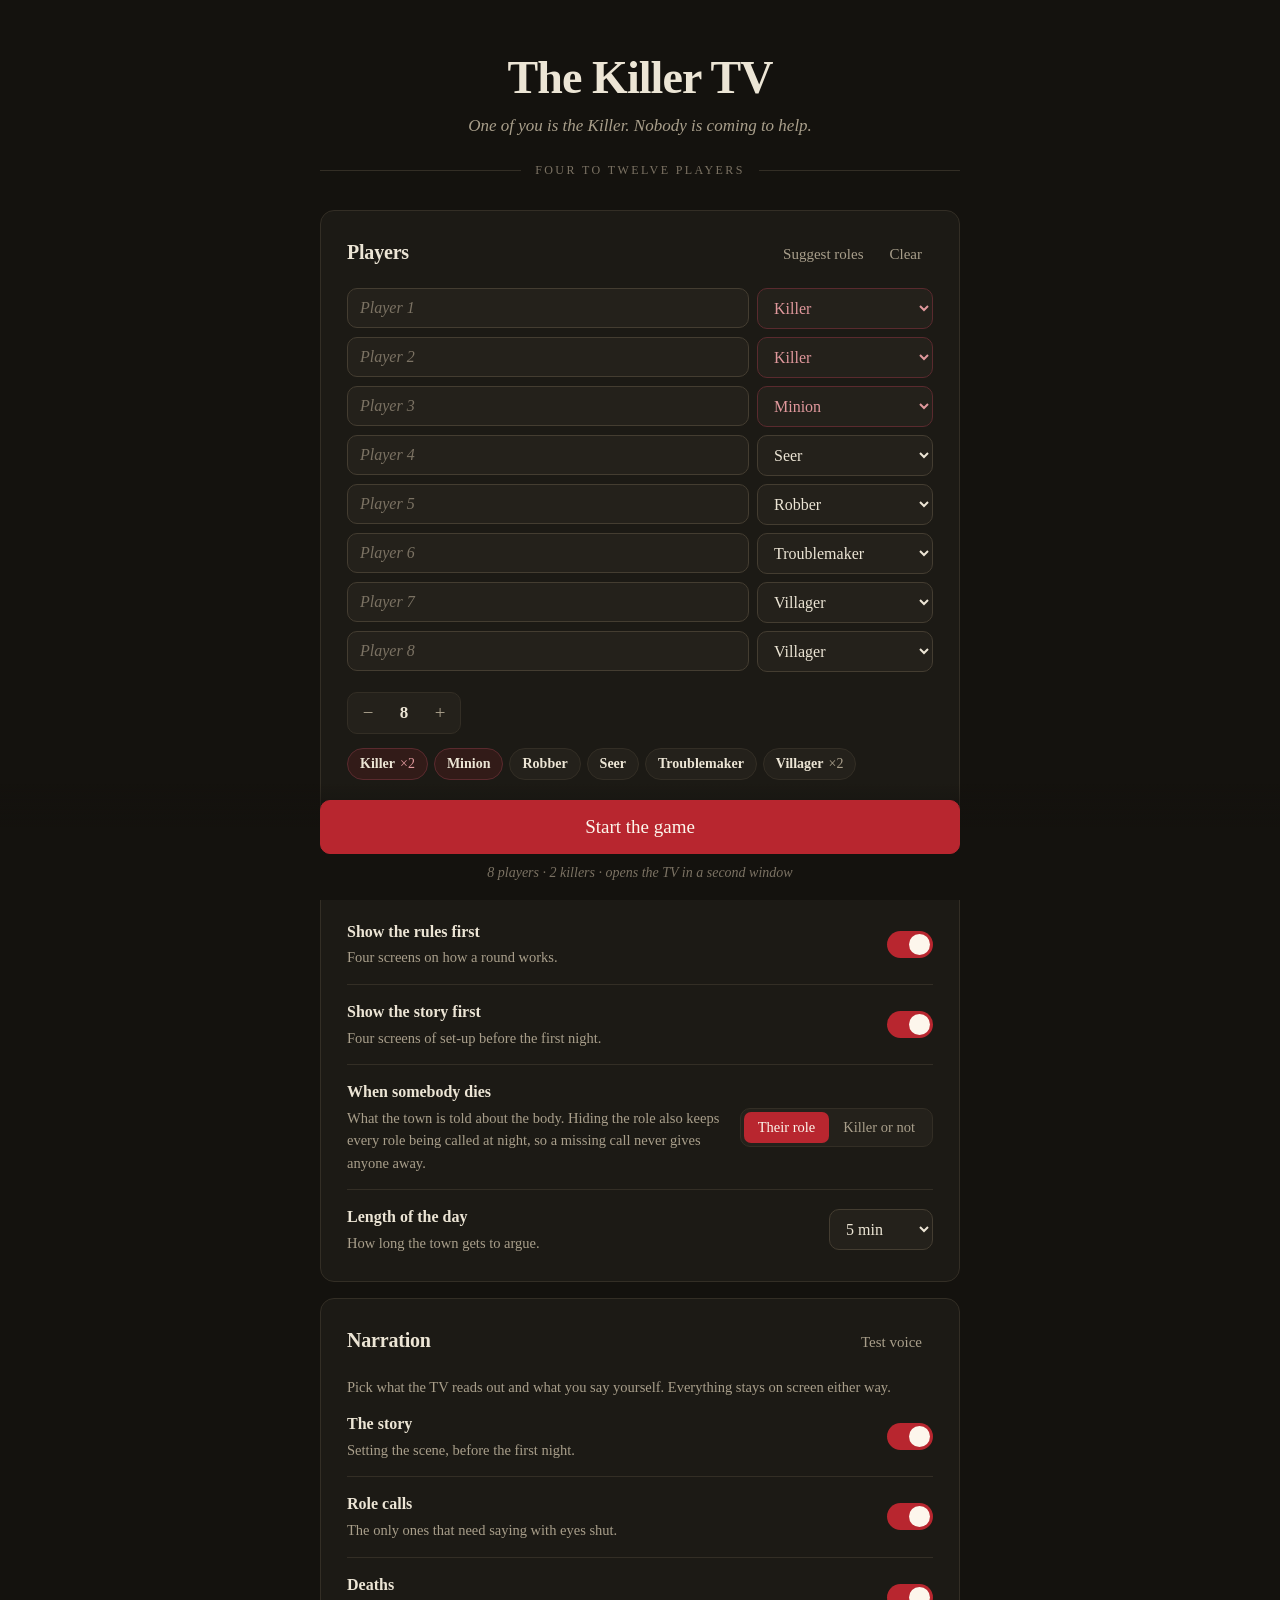
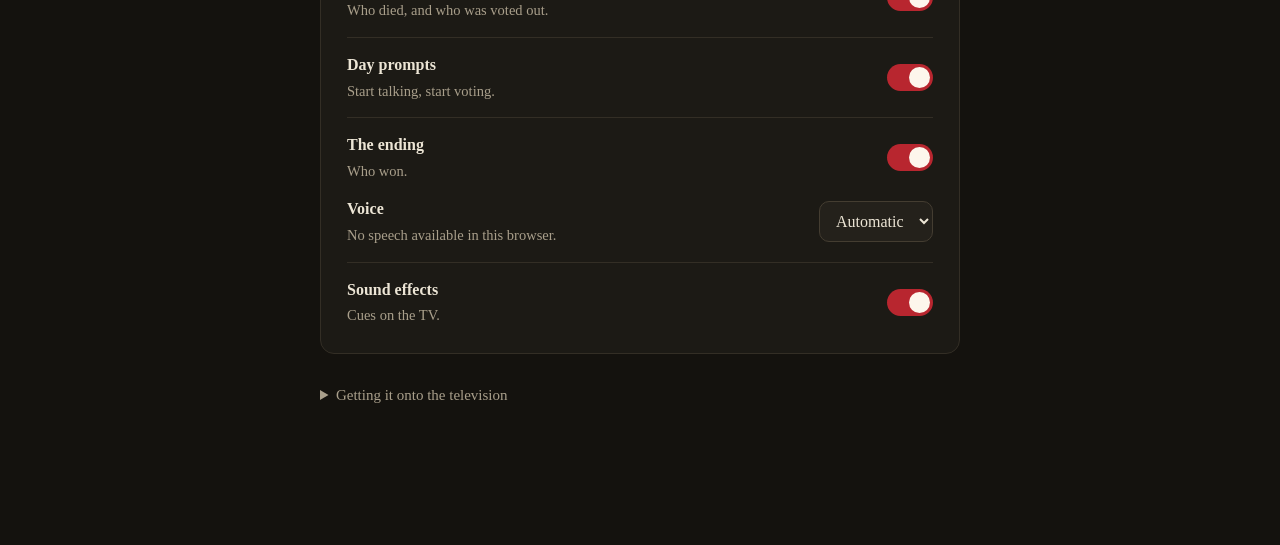
==== index.html @ 0830e78a "auto-sync 2026-08-15 10:39:33" ====
<!doctype html>
<html lang="en">
<head>
<meta charset="utf-8">
<meta name="viewport" content="width=device-width, initial-scale=1, viewport-fit=cover">
<meta name="theme-color" content="#0d0f13">
<meta name="description" content="A social deduction party game for one television and a phone.">
<title>The Killer TV</title>
<link rel="icon" href="data:image/svg+xml,<svg xmlns='http://www.w3.org/2000/svg' viewBox='0 0 32 32'><rect width='32' height='32' rx='7' fill='%230d0f13'/><rect x='6' y='11' width='20' height='14' rx='3' fill='none' stroke='%23eceef2' stroke-width='2'/><path d='M11 11 8 6M21 11l3-5' stroke='%23e5484d' stroke-width='2' stroke-linecap='round'/></svg>">
<link rel="stylesheet" href="css/app.css">
</head>
<body data-view="setup">

<!-- ============================== SETUP ============================== -->
<main id="setup" class="view">
  <div class="wrap">

    <header class="masthead">
      <h1>The Killer TV</h1>
      <p>One of you is the Killer. Nobody is coming to help.</p>
      <div class="rule"><span>Four to twelve players</span></div>
    </header>

    <section class="card">
      <div class="sec-head">
        <h2>Players</h2>
        <div class="tools">
          <button type="button" class="btn btn-ghost" id="fillCast">Suggest roles</button>
          <button type="button" class="btn btn-ghost" id="clearCast">Clear</button>
        </div>
      </div>

      <div class="cast" id="cast"></div>

      <div class="cast-foot">
        <div class="stepper">
          <button type="button" id="fewer" aria-label="Fewer players">−</button>
          <output id="count">8</output>
          <button type="button" id="more" aria-label="More players">+</button>
        </div>
        <div class="tally" id="tally"></div>
      </div>

      <ul class="problems" id="problems"></ul>
    </section>

    <section class="card">
      <div class="sec-head"><h2>Game</h2></div>

      <div class="row">
        <div class="row-text">
          <b>Show the rules first</b>
          <span>Four screens on how a round works.</span>
        </div>
        <div class="row-ctl">
          <label class="switch"><input type="checkbox" id="optRules" checked><i></i></label>
        </div>
      </div>

      <div class="row">
        <div class="row-text">
          <b>Show the story first</b>
          <span>Four screens of set-up before the first night.</span>
        </div>
        <div class="row-ctl">
          <label class="switch"><input type="checkbox" id="optStory" checked><i></i></label>
        </div>
      </div>

      <div class="row">
        <div class="row-text">
          <b>When somebody dies</b>
          <span>What the town is told about the body. Hiding the role also keeps every role
            being called at night, so a missing call never gives anyone away.</span>
        </div>
        <div class="row-ctl">
          <div class="seg" id="optReveal" role="radiogroup" aria-label="Reveal">
            <button type="button" role="radio" data-reveal="role" aria-checked="true">Their role</button>
            <button type="button" role="radio" data-reveal="team" aria-checked="false">Killer or not</button>
          </div>
        </div>
      </div>

      <div class="row">
        <div class="row-text">
          <b>Length of the day</b>
          <span>How long the town gets to argue.</span>
        </div>
        <div class="row-ctl">
          <select class="select" id="optDay" style="width:auto">
            <option value="180000">3 min</option>
            <option value="300000" selected>5 min</option>
            <option value="420000">7 min</option>
            <option value="0">No timer</option>
          </select>
        </div>
      </div>
    </section>

    <section class="card">
      <div class="sec-head">
        <h2>Narration</h2>
        <button type="button" class="btn btn-ghost" id="testVoice">Test voice</button>
      </div>
      <p class="small muted" style="margin-bottom:14px">
        Pick what the TV reads out and what you say yourself. Everything stays on screen either way.
      </p>

      <div id="sayRows"></div>

      <div class="row">
        <div class="row-text">
          <b>Voice</b>
          <span id="voiceNote">Checking what's available…</span>
        </div>
        <div class="row-ctl">
          <select class="select" id="optVoice" style="width:auto;max-width:190px"></select>
        </div>
      </div>

      <div class="row">
        <div class="row-text"><b>Sound effects</b><span>Cues on the TV.</span></div>
        <div class="row-ctl">
          <label class="switch"><input type="checkbox" id="optSfx" checked><i></i></label>
        </div>
      </div>
    </section>

    <details class="help">
      <summary>Getting it onto the television</summary>
      <p><b>Laptop → HDMI.</b> Drag the TV window onto the big screen and press <b>F</b> for fullscreen.</p>
      <p><b>Chromecast.</b> Chrome menu → Cast → <i>Cast tab</i>, then pick the TV window.</p>
      <p>Both windows have to be the same browser on the same machine — that's how they talk to each other. There's no server, so it all works offline.</p>
    </details>
  </div>

  <div class="start-bar">
    <div class="wrap">
      <button type="button" class="btn btn-primary btn-lg btn-block" id="start" disabled>Start the game</button>
      <p class="start-hint" id="startHint"></p>
    </div>
  </div>

  <div class="dialog" id="openDialog" hidden>
    <div class="dialog-box" role="dialog" aria-modal="true" aria-labelledby="openTitle">
      <h3 id="openTitle">Where should the TV open?</h3>
      <p>This screen becomes the remote either way. Pick whichever is easier to drag onto the television.</p>
      <div class="dialog-actions">
        <button type="button" class="btn btn-primary btn-lg" id="openWindow">A new window</button>
        <button type="button" class="btn btn-lg" id="openTab">A new tab</button>
        <button type="button" class="btn btn-ghost" id="openCancel">Cancel</button>
      </div>
    </div>
  </div>
</main>

<!-- ============================== ADMIN ============================== -->
<main id="admin" class="view">
  <header class="bar">
    <div class="bar-left">
      <span class="dot" id="link"></span>
      <span class="eyebrow" id="linkText">Looking for the TV</span>
    </div>
    <div class="bar-right">
      <button type="button" class="btn btn-ghost" id="reopenTv">TV</button>
      <button type="button" class="btn btn-ghost" id="quit">Quit</button>
    </div>
  </header>

  <div class="stage">
    <figure class="scene" id="admScene" hidden></figure>
    <p class="eyebrow" id="admEyebrow"></p>
    <h2 id="admTitle">—</h2>
    <p class="hint" id="admHint"></p>

    <div class="script" id="admScript" hidden>
      <p class="eyebrow">Read this out</p>
      <p id="admScriptText"></p>
    </div>

    <div class="clock-row" id="admClockRow" hidden>
      <span class="clock" id="admClock">0:00</span>
      <button type="button" class="btn" id="admPause">Pause</button>
      <button type="button" class="btn" id="admPlus">+30s</button>
    </div>

    <div class="answer" id="admAnswer" hidden></div>

    <div class="panel" id="admPicker" hidden>
      <div class="panel-head"><p class="eyebrow" id="pickLabel"></p></div>
      <div class="picks" id="picks"></div>
    </div>

    <div class="panel" id="admVotes" hidden>
      <div class="panel-head">
        <p class="eyebrow" id="voteLabel"></p>
        <button type="button" class="btn btn-ghost" id="clearVotes">Clear</button>
      </div>
      <div class="votes" id="voteSheet"></div>
    </div>

    <div class="panel" id="admResult" hidden></div>

    <div class="panel" id="admRoster">
      <div class="panel-head"><p class="eyebrow">The table — only you see this</p></div>
      <ul class="roster" id="roster"></ul>
    </div>
  </div>

  <footer class="controls">
    <button type="button" class="btn" id="admBack">Back</button>
    <button type="button" class="btn btn-ghost" id="admSkip" hidden>Skip</button>
    <button type="button" class="btn btn-primary" id="admNext">Next</button>
  </footer>
</main>

<!-- =============================== TV =============================== -->
<main id="tv" class="view">
  <div class="tv-in">
    <div class="tv-main">
      <div class="tv-steps" id="tvSteps" hidden></div>
      <figure class="tv-scene" id="tvScene" hidden></figure>
      <p class="tv-eyebrow" id="tvEyebrow"></p>
      <h1 class="tv-title" id="tvTitle">The Killer TV</h1>
      <p class="tv-body" id="tvBody">Waiting for the remote…</p>

      <div id="tvClockWrap" hidden>
        <div class="tv-clock" id="tvClock">0:00</div>
        <div class="tv-track"><i id="tvTrack"></i></div>
      </div>

      <div class="tv-people" id="tvPeople" hidden></div>
      <div class="tv-teams" id="tvTeams" hidden></div>
    </div>
    <div class="tv-foot" id="tvFoot"></div>
  </div>

  <button type="button" class="tv-wake" id="tvWake">
    <b>Click to switch on</b>
    <span>Browsers keep the sound off until you do · then F for fullscreen</span>
  </button>
</main>

<script src="js/roles.js"></script>
<script src="js/lines.js"></script>
<script src="js/scenes.js"></script>
<script src="js/state.js"></script>
<script src="js/bus.js"></script>
<script src="js/audio.js"></script>
<script src="js/setup.js"></script>
<script src="js/admin.js"></script>
<script src="js/tv.js"></script>
<script src="js/main.js"></script>
</body>
</html>
---- css/app.css ----
/* the killer tv */

:root{
  /* night. Warm blacks, never blue — this is lamplight, not a dashboard. */
  --bg:#14120e;
  --card:#1c1a15;
  --card-2:#24211b;
  --line:#332e25;
  --line-2:#443d31;
  --fg:#ece5d5;          /* off-white, never #fff */
  --fg-2:#a99f8b;
  --fg-3:#7b7263;
  --accent:#b8262f;
  --accent-2:#d0343d;
  --accent-soft:rgba(184,38,47,.14);
  --ok:#5e8f61;

  --r:10px;
  --r-lg:14px;

  --serif:'Iowan Old Style','Palatino Linotype','Book Antiqua',Palatino,Georgia,'Times New Roman',serif;
  --pad:clamp(18px,4vw,26px);
}

*{box-sizing:border-box}
[hidden]{display:none!important}
html,body{height:100%}

body{
  margin:0;background:var(--bg);color:var(--fg);
  font-family:var(--serif);font-size:17px;line-height:1.55;
  -webkit-font-smoothing:antialiased;-webkit-tap-highlight-color:transparent;
  overscroll-behavior:none;
}
h1,h2,h3{margin:0;font-weight:600;letter-spacing:-.01em;line-height:1.15}
p{margin:0}
button,input,select{font-family:var(--serif);font-size:inherit;color:inherit}
button{background:none;border:0;padding:0;cursor:pointer}
:focus-visible{outline:2px solid var(--accent);outline-offset:2px}

.view{display:none}
body[data-view="setup"] #setup{display:block}
body[data-view="admin"] #admin{display:flex}
body[data-view="tv"]    #tv{display:block}
body[data-view="tv"]{overflow:hidden}

/* ============================ primitives ============================ */

.card{background:var(--card);border:1px solid var(--line);border-radius:var(--r-lg);padding:var(--pad)}
.card + .card{margin-top:16px}

/* Small caps rather than a different family, so the whole thing stays serif. */
.eyebrow{
  font-size:12px;letter-spacing:.18em;text-transform:uppercase;
  color:var(--fg-3);font-variant:small-caps;
}
.muted{color:var(--fg-2)}
.small{font-size:14.5px}

.btn{
  display:inline-flex;align-items:center;justify-content:center;gap:8px;
  border-radius:var(--r);padding:10px 16px;font-size:15px;
  border:1px solid var(--line-2);background:var(--card-2);color:var(--fg);
  transition:background .12s,border-color .12s;
}
.btn:hover:not(:disabled){background:#2c2820;border-color:#554c3d}
.btn:disabled{opacity:.4;cursor:not-allowed}
.btn-primary{background:var(--accent);border-color:var(--accent);color:#fdf6ec}
.btn-primary:hover:not(:disabled){background:var(--accent-2);border-color:var(--accent-2)}
.btn-primary:disabled{background:var(--card-2);border-color:var(--line);color:var(--fg-3)}
.btn-ghost{background:none;border-color:transparent;color:var(--fg-2);padding:8px 10px}
.btn-ghost:hover{background:var(--card-2);color:var(--fg)}
.btn-lg{padding:15px 24px;font-size:19px}
.btn-block{width:100%}

.row{
  display:flex;align-items:center;justify-content:space-between;gap:18px;
  padding:15px 0;border-bottom:1px solid var(--line);
}
.row:last-child{border-bottom:0;padding-bottom:0}
.row:first-child{padding-top:0}
.row-text{min-width:0}
.row-text b{display:block;font-size:16px;font-weight:600}
.row-text span{display:block;font-size:14.5px;color:var(--fg-2);margin-top:2px}
.row-ctl{flex:none;display:flex;align-items:center;gap:10px}

.switch{position:relative;display:inline-block;width:46px;height:27px;flex:none}
.switch input{position:absolute;opacity:0;width:100%;height:100%;margin:0;cursor:pointer;z-index:1}
.switch i{position:absolute;inset:0;background:var(--line-2);border-radius:999px;transition:background .16s}
.switch i::after{
  content:'';position:absolute;top:3px;left:3px;width:21px;height:21px;
  background:var(--fg);border-radius:50%;transition:transform .16s;
}
.switch input:checked + i{background:var(--accent)}
.switch input:checked + i::after{transform:translateX(19px);background:#fdf6ec}

.seg{display:inline-flex;background:var(--card-2);border:1px solid var(--line);border-radius:var(--r);padding:3px}
.seg button{padding:7px 14px;font-size:14.5px;border-radius:7px;color:var(--fg-2);white-space:nowrap}
.seg button[aria-checked="true"]{background:var(--accent);color:#fdf6ec}

.input,.select{
  background:var(--card-2);border:1px solid var(--line-2);border-radius:var(--r);
  padding:10px 12px;font-size:16px;width:100%;
}
.input:focus,.select:focus{outline:none;border-color:var(--accent)}
.input::placeholder{color:var(--fg-3);font-style:italic}
.select{cursor:pointer}

.stepper{display:flex;align-items:center;gap:2px;background:var(--card-2);border:1px solid var(--line);border-radius:var(--r);padding:3px}
.stepper button{width:34px;height:34px;border-radius:7px;font-size:19px;color:var(--fg-2);line-height:1}
.stepper button:hover:not(:disabled){background:var(--line);color:var(--fg)}
.stepper button:disabled{opacity:.3;cursor:not-allowed}
.stepper output{min-width:34px;text-align:center;font-weight:600}

.pill{
  display:inline-flex;align-items:center;gap:5px;background:var(--card-2);
  border:1px solid var(--line);border-radius:999px;padding:4px 12px;font-size:14px;color:var(--fg-2);
}
.pill b{color:var(--fg);font-weight:600}
.pill.killers{border-color:#5a2a2e;background:var(--accent-soft);color:#e0989c}
.pill.tanner{border-color:#544a2a;background:rgba(184,150,60,.1);color:#d8bd7e}

.notice{
  padding:12px 15px;border-radius:var(--r);font-size:15px;
  background:var(--accent-soft);border:1px solid #5a2a2e;color:#e0989c;
}

/* the drawings */
.scene{width:96px;margin:0 auto 6px;color:var(--fg-3)}
.scene svg{width:100%;height:auto;display:block}

/* ============================== setup ============================== */
#setup{min-height:100dvh;padding:0 18px 130px}
.wrap{max-width:640px;margin:0 auto}

.masthead{padding:52px 0 30px;text-align:center}
.masthead h1{font-size:clamp(34px,8vw,46px);letter-spacing:-.02em}
.masthead p{color:var(--fg-2);margin-top:8px;font-style:italic;font-size:17px}
.masthead .rule{
  display:flex;align-items:center;gap:14px;margin-top:22px;
  color:var(--fg-3);font-size:12px;letter-spacing:.2em;text-transform:uppercase;
}
.masthead .rule::before,.masthead .rule::after{content:'';flex:1;height:1px;background:var(--line)}

.sec-head{display:flex;align-items:baseline;justify-content:space-between;gap:12px;margin-bottom:16px}
.sec-head h2{font-size:20px}
.sec-head .tools{display:flex;gap:4px}

.cast{display:flex;flex-direction:column;gap:8px}
.cast-row{display:grid;grid-template-columns:1fr 176px;gap:8px;align-items:center}
.cast-row .select[data-team="killers"]{color:#e0989c;border-color:#5a2a2e}
.cast-row .select[data-team="tanner"]{color:#d8bd7e;border-color:#544a2a}

.cast-foot{display:flex;align-items:center;justify-content:space-between;gap:14px;flex-wrap:wrap;margin-top:20px}
.tally{display:flex;flex-wrap:wrap;gap:6px;justify-content:flex-end}
.problems{list-style:none;margin:16px 0 0;padding:0;display:flex;flex-direction:column;gap:8px}

.start-bar{
  position:fixed;left:0;right:0;bottom:0;padding:16px 18px;
  padding-bottom:max(16px,env(safe-area-inset-bottom));
  background:linear-gradient(to top,var(--bg) 62%,transparent);
}
.start-bar .wrap{display:flex;flex-direction:column;gap:8px}
.start-hint{text-align:center;font-size:14px;color:var(--fg-3);font-style:italic}

details.help{margin-top:22px}
details.help summary{font-size:15px;color:var(--fg-2);cursor:pointer;padding:8px 0}
details.help p{font-size:15px;color:var(--fg-2);margin-top:8px}

/* where the TV should open */
.dialog{position:fixed;inset:0;z-index:50;display:flex;align-items:center;justify-content:center;padding:20px}
.dialog::before{content:'';position:absolute;inset:0;background:rgba(10,8,6,.72)}
.dialog-box{
  position:relative;background:var(--card);border:1px solid var(--line);
  border-radius:var(--r-lg);padding:26px;max-width:400px;width:100%;text-align:center;
}
.dialog-box h3{font-size:23px}
.dialog-box p{color:var(--fg-2);font-size:15.5px;margin-top:8px}
.dialog-actions{display:flex;flex-direction:column;gap:10px;margin-top:22px}

/* ============================== admin ============================== */
#admin{flex-direction:column;min-height:100dvh}

.bar{
  display:flex;align-items:center;justify-content:space-between;gap:12px;
  padding:12px 18px;padding-top:max(12px,env(safe-area-inset-top));
  border-bottom:1px solid var(--line);background:var(--bg);position:sticky;top:0;z-index:5;
}
.bar-left{display:flex;align-items:center;gap:9px;min-width:0}
.dot{width:7px;height:7px;border-radius:50%;background:var(--fg-3);flex:none}
.dot.on{background:var(--ok)}
.bar-right{display:flex;gap:2px}

.stage{flex:1;width:100%;max-width:640px;margin:0 auto;padding:24px 18px 24px}
.stage h2{font-size:clamp(26px,6vw,34px);margin-top:6px}

.script{
  margin-top:18px;background:var(--card);border:1px solid var(--line);
  border-left:3px solid var(--accent);border-radius:var(--r);padding:15px 18px;
}
.script .eyebrow{margin-bottom:6px}
.script p{font-size:19px;line-height:1.5}

.hint{margin-top:14px;font-size:16px;color:var(--fg-2)}

.clock-row{display:flex;align-items:center;gap:14px;margin-top:20px}
.clock{font-size:38px;font-weight:600;font-variant-numeric:tabular-nums}
.clock.low{color:var(--accent-2)}

.panel{margin-top:20px}
.panel-head{display:flex;align-items:baseline;justify-content:space-between;gap:12px;margin-bottom:10px}

.picks{display:flex;flex-wrap:wrap;gap:8px}
.pick{border:1px solid var(--line-2);background:var(--card-2);border-radius:var(--r);padding:10px 15px;font-size:16px}
.pick:hover:not(:disabled){border-color:var(--fg-3)}
.pick[aria-pressed="true"]{background:var(--accent);border-color:var(--accent);color:#fdf6ec}

.answer{margin-top:16px;border-radius:var(--r);padding:15px 18px;border:1px solid var(--line)}
.answer b{display:block;font-size:23px;margin-top:4px;font-weight:600}
.answer.is-killer{background:var(--accent-soft);border-color:#5a2a2e}
.answer.is-killer b{color:var(--accent-2)}
.answer.is-clear{background:rgba(94,143,97,.1);border-color:#2f4a31}
.answer.is-clear b{color:var(--ok)}

.votes{display:flex;flex-direction:column;gap:6px}
.vote-row{display:grid;grid-template-columns:104px 1fr;gap:10px;align-items:center;padding:8px 10px;border:1px solid var(--line);border-radius:var(--r)}
.vote-row.todo{border-color:#5a2a2e;background:rgba(184,38,47,.05)}
.vote-row > b{font-size:15px;font-weight:600;overflow:hidden;text-overflow:ellipsis;white-space:nowrap}
.vote-targets{display:flex;flex-wrap:wrap;gap:5px}
.vote-targets button{border:1px solid var(--line-2);border-radius:7px;padding:5px 10px;font-size:14px;color:var(--fg-2)}
.vote-targets button[aria-pressed="true"]{background:var(--accent);border-color:var(--accent);color:#fdf6ec}

.roster{list-style:none;margin:0;padding:0}
.roster li{display:flex;align-items:center;gap:10px;padding:9px 0;border-bottom:1px solid var(--line);font-size:16px}
.roster li:last-child{border-bottom:0}
.roster .who{flex:1;min-width:0;overflow:hidden;text-overflow:ellipsis;white-space:nowrap}
.roster .tag{font-size:14.5px;color:var(--fg-2)}
.roster li.out{opacity:.45}
.roster li.out .who{text-decoration:line-through}
.roster li.k .tag{color:#e0989c}

.controls{
  position:sticky;bottom:0;display:flex;gap:10px;width:100%;max-width:640px;margin:0 auto;
  padding:12px 18px;padding-bottom:max(12px,env(safe-area-inset-bottom));
  background:linear-gradient(to top,var(--bg) 62%,transparent);
}
.controls .btn-primary{flex:1}

/* ================================ tv ================================ */
#tv{position:fixed;inset:0;background:var(--bg);color:var(--fg);transition:background .6s,color .6s}
#tv[data-day="1"]{
  --bg:#f2ede1; --card:#fbf8f0; --card-2:#e8e2d3; --line:#dcd4c2; --line-2:#c9bfa9;
  --fg:#191510; --fg-2:#5f584a; --fg-3:#8d8474; --accent:#9c1c24; --accent-2:#8a161d;
  background:var(--bg);color:var(--fg);
}

.tv-in{position:absolute;inset:0;display:flex;flex-direction:column;padding:4vmin 5vmin}
.tv-main{flex:1;display:flex;flex-direction:column;align-items:center;justify-content:center;text-align:center;gap:2.2vmin;min-height:0}

.tv-scene{width:min(17vmin,170px);color:var(--fg-3);margin-bottom:.6vmin}
.tv-scene svg{width:100%;height:auto;display:block}

.tv-eyebrow{font-size:2vmin;letter-spacing:.26em;text-transform:uppercase;color:var(--accent);font-variant:small-caps}
.tv-title{font-size:min(10vmin,13vw);line-height:1.03;letter-spacing:-.025em;font-weight:600;max-width:19ch}
.tv-title.sm{font-size:min(6.2vmin,8vw);max-width:26ch}
.tv-body{font-size:min(3.1vmin,4.4vw);line-height:1.45;color:var(--fg-2);max-width:36ch;font-style:italic}
.tv-body.lead{color:var(--fg);font-style:normal}

.tv-clock{font-size:14vmin;font-weight:600;font-variant-numeric:tabular-nums;letter-spacing:-.03em;line-height:1}
.tv-clock.low{color:var(--accent)}
.tv-track{width:min(58vw,760px);height:4px;background:var(--card-2);border-radius:999px;overflow:hidden;margin-top:2.6vmin}
.tv-track i{display:block;height:100%;background:var(--accent)}

.tv-steps{display:flex;gap:1.1vmin;justify-content:center}
.tv-steps span{width:1.4vmin;height:1.4vmin;border-radius:50%;background:var(--line-2)}
.tv-steps span.done{background:var(--fg-3)}
.tv-steps span.now{background:var(--accent);transform:scale(1.35)}

.tv-people{display:flex;flex-wrap:wrap;justify-content:center;gap:1.2vmin;max-width:88vw}
.tv-person{background:var(--card);border:.2vmin solid var(--line);border-radius:1.2vmin;padding:1.3vmin 2.2vmin;min-width:13vmin}
.tv-person b{display:block;font-size:2.5vmin;font-weight:600}
.tv-person i{display:block;font-style:italic;font-size:1.8vmin;color:var(--fg-2);margin-top:.3vmin}
.tv-person.out{opacity:.42}
.tv-person.out b{text-decoration:line-through}
.tv-person.dead{border-color:var(--accent);background:var(--accent-soft);opacity:1}
.tv-person.win{border-color:var(--ok)}

.tv-teams{display:flex;gap:1.4vmin;justify-content:center;flex-wrap:wrap}
.tv-team{border:.25vmin solid var(--ok);color:var(--ok);border-radius:999px;padding:.7vmin 2.6vmin;font-size:2.5vmin;font-weight:600}

.tv-foot{display:flex;justify-content:center;font-size:1.6vmin;color:var(--fg-3);letter-spacing:.12em}

.tv-wake{
  position:absolute;inset:0;z-index:20;display:flex;flex-direction:column;
  align-items:center;justify-content:center;gap:1.6vmin;background:var(--bg);width:100%;color:var(--fg);
}
.tv-wake.gone{display:none}
.tv-wake b{font-size:min(6vmin,8vw);font-weight:600}
.tv-wake span{font-size:2vmin;color:var(--fg-2);font-style:italic}

@media (max-width:520px){
  .cast-row{grid-template-columns:1fr 146px}
  .vote-row{grid-template-columns:1fr;gap:8px}
}
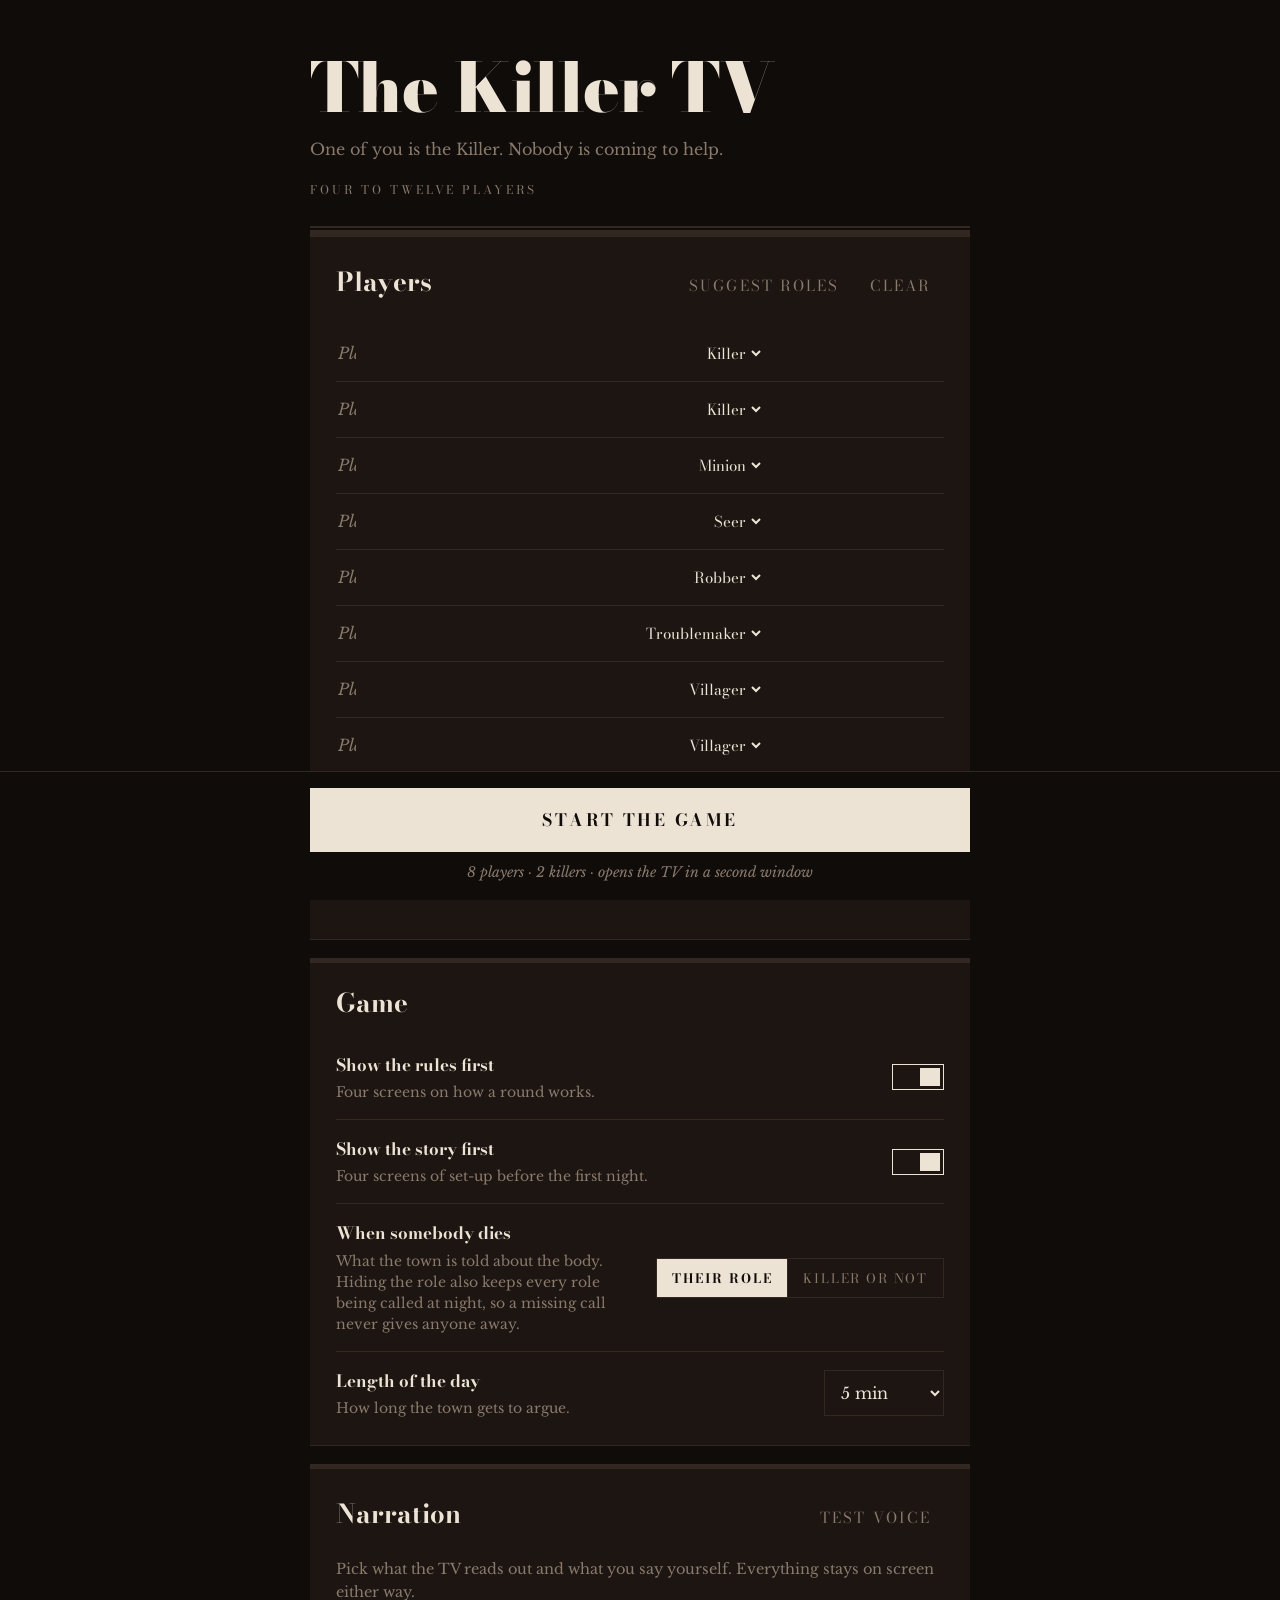
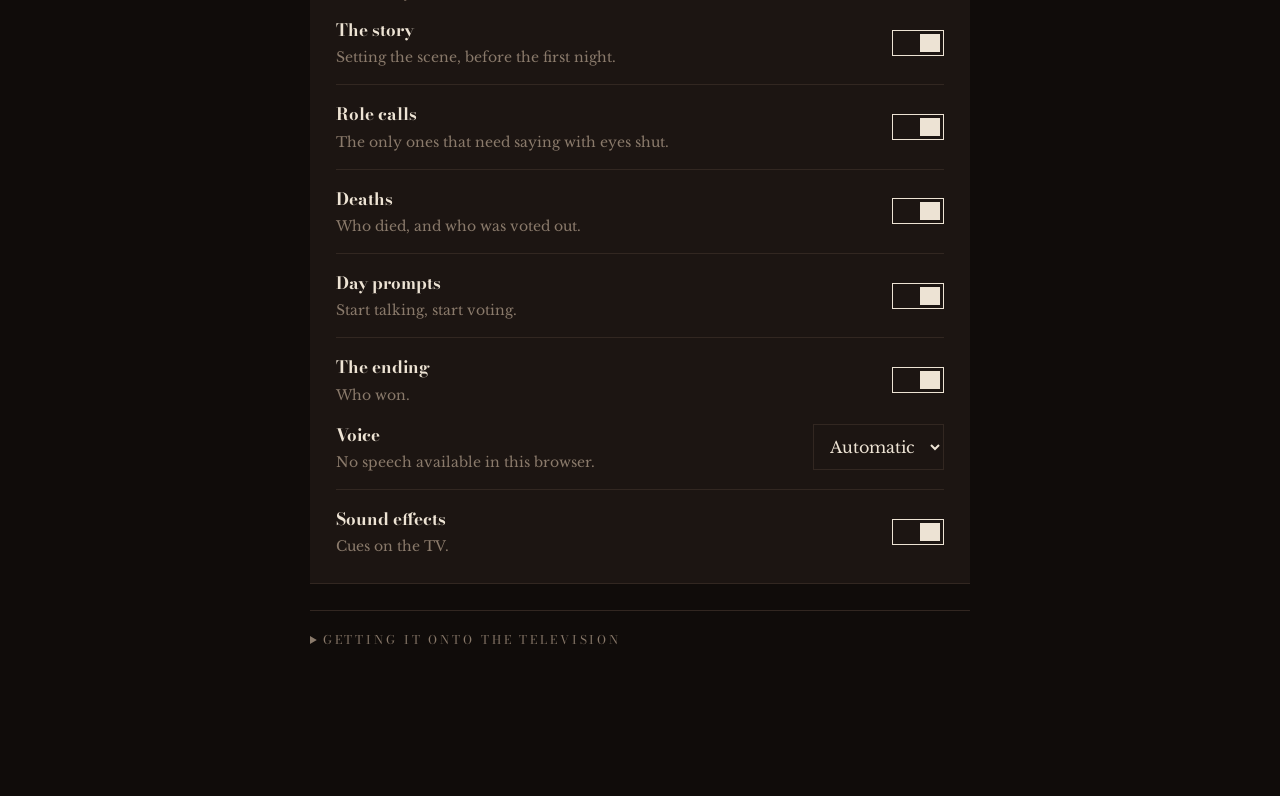
==== commit 461e6edd: "auto-sync 2026-09-09 20:17:12" ====
--- a/index.html
+++ b/index.html
@@ -3,10 +3,15 @@
 <head>
 <meta charset="utf-8">
 <meta name="viewport" content="width=device-width, initial-scale=1, viewport-fit=cover">
-<meta name="theme-color" content="#0d0f13">
+<meta name="theme-color" content="#100c0a">
 <meta name="description" content="A social deduction party game for one television and a phone.">
 <title>The Killer TV</title>
-<link rel="icon" href="data:image/svg+xml,<svg xmlns='http://www.w3.org/2000/svg' viewBox='0 0 32 32'><rect width='32' height='32' rx='7' fill='%230d0f13'/><rect x='6' y='11' width='20' height='14' rx='3' fill='none' stroke='%23eceef2' stroke-width='2'/><path d='M11 11 8 6M21 11l3-5' stroke='%23e5484d' stroke-width='2' stroke-linecap='round'/></svg>">
+<link rel="icon" href="data:image/svg+xml,<svg xmlns='http://www.w3.org/2000/svg' viewBox='0 0 32 32'><rect width='32' height='32' fill='%23100c0a'/><rect x='5' y='10' width='22' height='15' fill='none' stroke='%23ede3d4' stroke-width='2'/><path d='M11 10 8 5M21 10l3-5' stroke='%23ede3d4' stroke-width='2'/></svg>">
+<!-- Bodoni for anything announced, Baskerville for anything read. Both fall back
+     to Georgia, so an offline game still comes up serif and still fits. -->
+<link rel="preconnect" href="https://fonts.googleapis.com">
+<link rel="preconnect" href="https://fonts.gstatic.com" crossorigin>
+<link href="https://fonts.googleapis.com/css2?family=Bodoni+Moda:opsz,wght@6..96,400;6..96,700;6..96,900&family=Libre+Baskerville:ital,wght@0,400;0,700;1,400&display=swap" rel="stylesheet">
 <link rel="stylesheet" href="css/app.css">
 </head>
 <body data-view="setup">
--- a/css/app.css
+++ b/css/app.css
@@ -1,25 +1,54 @@
-/* the killer tv */
+/* the killer tv
+
+   Two faces of the same five steps, inverted: night is lampblack, day is paper.
+   Nothing is blue-black — every dark here sits in the same warm hue family, so a
+   television across a room reads as lamplight rather than backlight.
+
+   Three rules that are load-bearing, not decoration:
+
+     Pure #fff appears nowhere in this game.
+     The accent means death and nothing else. It is never a button, never a
+       highlight, never a heading. If a player sees it, somebody has died.
+     There are no rounded corners.
+
+   The finish is ink: solid fills at 100% or nothing, a coarse dot screen where
+   tone is needed, and a double rule — one thick, one hairline — which is the
+   signature that ties the screens to the printed cards. */
 
 :root{
-  /* night. Warm blacks, never blue — this is lamplight, not a dashboard. */
-  --bg:#14120e;
-  --card:#1c1a15;
-  --card-2:#24211b;
-  --line:#332e25;
-  --line-2:#443d31;
-  --fg:#ece5d5;          /* off-white, never #fff */
-  --fg-2:#a99f8b;
-  --fg-3:#7b7263;
-  --accent:#b8262f;
-  --accent-2:#d0343d;
-  --accent-soft:rgba(184,38,47,.14);
-  --ok:#5e8f61;
-
-  --r:10px;
-  --r-lg:14px;
-
-  --serif:'Iowan Old Style','Palatino Linotype','Book Antiqua',Palatino,Georgia,'Times New Roman',serif;
+  /* night face */
+  --night-ground:#100c0a;   /* lampblack  · full-bleed background     */
+  --night-panel:#1c1512;    /* cupboard   · raised panels             */
+  --night-rule:#322721;     /* hairline   · 1px rules only            */
+  --night-dim:#8a7a6b;      /* ash        · phase labels and asides   */
+  --night-text:#ede3d4;     /* lamplight  · anything read across a room */
+
+  /* day face */
+  --day-ground:#f4ede0;     /* lamp paper */
+  --day-panel:#eae0cf;      /* foxed      */
+  --day-rule:#cbbba3;       /* pencil     */
+  --day-quiet:#6e6151;      /* slate      */
+  --day-ink:#1a1310;        /* warm ink   */
+
+  /* death. nothing else. */
+  --death:#9e3423;
+  --death-on:#f4ede0;
+
+  --display:'Bodoni Moda',Georgia,'Times New Roman',serif;
+  --read:'Libre Baskerville',Georgia,'Times New Roman',serif;
+
+  --dot-pitch:9px;
+  --rule-thick:5px;
+  --rule-thin:1px;
+
   --pad:clamp(18px,4vw,26px);
+
+  /* the app runs on the night face unless something says otherwise */
+  --bg:var(--night-ground);
+  --panel:var(--night-panel);
+  --rule:var(--night-rule);
+  --dim:var(--night-dim);
+  --fg:var(--night-text);
 }
 
 *{box-sizing:border-box}
@@ -28,15 +57,15 @@
 
 body{
   margin:0;background:var(--bg);color:var(--fg);
-  font-family:var(--serif);font-size:17px;line-height:1.55;
+  font-family:var(--read);font-size:17px;line-height:1.55;
   -webkit-font-smoothing:antialiased;-webkit-tap-highlight-color:transparent;
-  overscroll-behavior:none;
-}
-h1,h2,h3{margin:0;font-weight:600;letter-spacing:-.01em;line-height:1.15}
+  overscroll-behavior:none;text-wrap:pretty;
+}
+h1,h2,h3{margin:0;font-family:var(--display);font-weight:700;line-height:1.1}
 p{margin:0}
-button,input,select{font-family:var(--serif);font-size:inherit;color:inherit}
+button,input,select{font-family:var(--read);font-size:inherit;color:inherit}
 button{background:none;border:0;padding:0;cursor:pointer}
-:focus-visible{outline:2px solid var(--accent);outline-offset:2px}
+:focus-visible{outline:2px solid var(--fg);outline-offset:2px}
 
 .view{display:none}
 body[data-view="setup"] #setup{display:block}
@@ -46,259 +75,356 @@
 
 /* ============================ primitives ============================ */
 
-.card{background:var(--card);border:1px solid var(--line);border-radius:var(--r-lg);padding:var(--pad)}
-.card + .card{margin-top:16px}
-
-/* Small caps rather than a different family, so the whole thing stays serif. */
+/* The signature. One thick rule, one hairline, four pixels apart — the same
+   mark that runs along the top and bottom of every printed card. */
+.card{
+  background:var(--panel);padding:var(--pad);
+  border-top:var(--rule-thick) solid var(--rule);
+  border-bottom:var(--rule-thin) solid var(--rule);
+}
+.card + .card{margin-top:18px}
+
 .eyebrow{
-  font-size:12px;letter-spacing:.18em;text-transform:uppercase;
-  color:var(--fg-3);font-variant:small-caps;
-}
-.muted{color:var(--fg-2)}
+  font-family:var(--display);font-size:12px;letter-spacing:.24em;
+  text-transform:uppercase;color:var(--dim);
+}
+.muted{color:var(--dim)}
 .small{font-size:14.5px}
 
 .btn{
   display:inline-flex;align-items:center;justify-content:center;gap:8px;
-  border-radius:var(--r);padding:10px 16px;font-size:15px;
-  border:1px solid var(--line-2);background:var(--card-2);color:var(--fg);
-  transition:background .12s,border-color .12s;
-}
-.btn:hover:not(:disabled){background:#2c2820;border-color:#554c3d}
+  padding:12px 18px;font-family:var(--display);font-size:15px;
+  letter-spacing:.16em;text-transform:uppercase;
+  border:1px solid var(--rule);background:transparent;color:var(--dim);
+  transition:background .12s,color .12s,border-color .12s;
+}
+.btn:hover:not(:disabled){border-color:var(--fg);color:var(--fg)}
 .btn:disabled{opacity:.4;cursor:not-allowed}
-.btn-primary{background:var(--accent);border-color:var(--accent);color:#fdf6ec}
-.btn-primary:hover:not(:disabled){background:var(--accent-2);border-color:var(--accent-2)}
-.btn-primary:disabled{background:var(--card-2);border-color:var(--line);color:var(--fg-3)}
-.btn-ghost{background:none;border-color:transparent;color:var(--fg-2);padding:8px 10px}
-.btn-ghost:hover{background:var(--card-2);color:var(--fg)}
-.btn-lg{padding:15px 24px;font-size:19px}
+/* The primary action is lamplight reversed out — never the accent, which is
+   spoken for. */
+.btn-primary{background:var(--fg);border-color:var(--fg);color:var(--bg);font-weight:700}
+.btn-primary:hover:not(:disabled){background:var(--day-panel);border-color:var(--day-panel)}
+.btn-primary:disabled{background:transparent;border-color:var(--rule);color:var(--dim)}
+.btn-ghost{border-color:transparent;padding:10px 12px;letter-spacing:.14em}
+.btn-ghost:hover{border-color:var(--rule);color:var(--fg)}
+.btn-lg{padding:18px 24px;font-size:17px}
 .btn-block{width:100%}
 
 .row{
   display:flex;align-items:center;justify-content:space-between;gap:18px;
-  padding:15px 0;border-bottom:1px solid var(--line);
+  padding:16px 0;border-bottom:1px solid var(--rule);
 }
 .row:last-child{border-bottom:0;padding-bottom:0}
 .row:first-child{padding-top:0}
 .row-text{min-width:0}
-.row-text b{display:block;font-size:16px;font-weight:600}
-.row-text span{display:block;font-size:14.5px;color:var(--fg-2);margin-top:2px}
+.row-text b{display:block;font-family:var(--display);font-size:17px;font-weight:700}
+.row-text span{display:block;font-size:14px;color:var(--dim);margin-top:4px;line-height:1.5}
 .row-ctl{flex:none;display:flex;align-items:center;gap:10px}
 
-.switch{position:relative;display:inline-block;width:46px;height:27px;flex:none}
+/* A switch with square corners is a lever, which suits the box better than a
+   pill does. */
+.switch{position:relative;display:inline-block;width:52px;height:26px;flex:none}
 .switch input{position:absolute;opacity:0;width:100%;height:100%;margin:0;cursor:pointer;z-index:1}
-.switch i{position:absolute;inset:0;background:var(--line-2);border-radius:999px;transition:background .16s}
+.switch i{position:absolute;inset:0;border:1px solid var(--rule);background:transparent}
 .switch i::after{
-  content:'';position:absolute;top:3px;left:3px;width:21px;height:21px;
-  background:var(--fg);border-radius:50%;transition:transform .16s;
-}
-.switch input:checked + i{background:var(--accent)}
-.switch input:checked + i::after{transform:translateX(19px);background:#fdf6ec}
-
-.seg{display:inline-flex;background:var(--card-2);border:1px solid var(--line);border-radius:var(--r);padding:3px}
-.seg button{padding:7px 14px;font-size:14.5px;border-radius:7px;color:var(--fg-2);white-space:nowrap}
-.seg button[aria-checked="true"]{background:var(--accent);color:#fdf6ec}
+  content:'';position:absolute;top:3px;left:3px;width:20px;height:18px;
+  background:var(--dim);transition:transform .14s,background .14s;
+}
+.switch input:checked + i{border-color:var(--fg)}
+.switch input:checked + i::after{transform:translateX(24px);background:var(--fg)}
+
+.seg{display:inline-flex;border:1px solid var(--rule)}
+.seg button{
+  padding:9px 15px;font-family:var(--display);font-size:13px;letter-spacing:.14em;
+  text-transform:uppercase;color:var(--dim);white-space:nowrap;
+}
+.seg button + button{border-left:1px solid var(--rule)}
+.seg button[aria-checked="true"]{background:var(--fg);color:var(--bg);font-weight:700}
 
 .input,.select{
-  background:var(--card-2);border:1px solid var(--line-2);border-radius:var(--r);
-  padding:10px 12px;font-size:16px;width:100%;
-}
-.input:focus,.select:focus{outline:none;border-color:var(--accent)}
-.input::placeholder{color:var(--fg-3);font-style:italic}
+  background:transparent;border:1px solid var(--rule);
+  padding:11px 12px;font-size:16px;width:100%;
+}
+.input:focus,.select:focus{outline:none;border-color:var(--fg)}
+.input::placeholder{color:var(--dim);font-style:italic}
 .select{cursor:pointer}
 
-.stepper{display:flex;align-items:center;gap:2px;background:var(--card-2);border:1px solid var(--line);border-radius:var(--r);padding:3px}
-.stepper button{width:34px;height:34px;border-radius:7px;font-size:19px;color:var(--fg-2);line-height:1}
-.stepper button:hover:not(:disabled){background:var(--line);color:var(--fg)}
+.stepper{display:flex;align-items:stretch;border:1px solid var(--rule)}
+.stepper button{width:40px;font-family:var(--display);font-size:20px;line-height:1;color:var(--dim)}
+.stepper button:hover:not(:disabled){background:var(--fg);color:var(--bg)}
 .stepper button:disabled{opacity:.3;cursor:not-allowed}
-.stepper output{min-width:34px;text-align:center;font-weight:600}
+.stepper output{
+  min-width:52px;text-align:center;padding:9px 6px;font-family:var(--display);
+  font-weight:700;font-size:22px;border-left:1px solid var(--rule);border-right:1px solid var(--rule);
+}
 
 .pill{
-  display:inline-flex;align-items:center;gap:5px;background:var(--card-2);
-  border:1px solid var(--line);border-radius:999px;padding:4px 12px;font-size:14px;color:var(--fg-2);
-}
-.pill b{color:var(--fg);font-weight:600}
-.pill.killers{border-color:#5a2a2e;background:var(--accent-soft);color:#e0989c}
-.pill.tanner{border-color:#544a2a;background:rgba(184,150,60,.1);color:#d8bd7e}
-
-.notice{
-  padding:12px 15px;border-radius:var(--r);font-size:15px;
-  background:var(--accent-soft);border:1px solid #5a2a2e;color:#e0989c;
-}
+  display:inline-flex;align-items:center;gap:6px;border:1px solid var(--rule);
+  padding:5px 11px;font-size:13px;color:var(--dim);
+}
+.pill b{color:var(--fg);font-family:var(--display);font-weight:700}
+
+/* A problem is not a death, so it gets the hairline treatment and italics
+   rather than the accent. */
+.notice{padding:11px 14px;font-size:15px;font-style:italic;border-left:var(--rule-thick) solid var(--dim)}
 
 /* the drawings */
-.scene{width:96px;margin:0 auto 6px;color:var(--fg-3)}
+.scene{width:104px;margin:0 auto 10px;color:var(--dim)}
 .scene svg{width:100%;height:auto;display:block}
 
 /* ============================== setup ============================== */
-#setup{min-height:100dvh;padding:0 18px 130px}
-.wrap{max-width:640px;margin:0 auto}
-
-.masthead{padding:52px 0 30px;text-align:center}
-.masthead h1{font-size:clamp(34px,8vw,46px);letter-spacing:-.02em}
-.masthead p{color:var(--fg-2);margin-top:8px;font-style:italic;font-size:17px}
+#setup{min-height:100dvh;padding:0 18px 140px}
+.wrap{max-width:660px;margin:0 auto}
+
+.masthead{padding:56px 0 26px;border-bottom:6px double var(--rule)}
+.masthead h1{
+  font-family:var(--display);font-weight:900;
+  font-size:clamp(44px,12vw,68px);line-height:.92;letter-spacing:-.015em;
+}
+.masthead p{color:var(--dim);margin-top:18px;font-size:16px;max-width:30em}
 .masthead .rule{
-  display:flex;align-items:center;gap:14px;margin-top:22px;
-  color:var(--fg-3);font-size:12px;letter-spacing:.2em;text-transform:uppercase;
-}
-.masthead .rule::before,.masthead .rule::after{content:'';flex:1;height:1px;background:var(--line)}
-
-.sec-head{display:flex;align-items:baseline;justify-content:space-between;gap:12px;margin-bottom:16px}
-.sec-head h2{font-size:20px}
+  margin-top:20px;color:var(--dim);font-family:var(--display);
+  font-size:12px;letter-spacing:.24em;text-transform:uppercase;
+}
+
+.sec-head{display:flex;align-items:baseline;justify-content:space-between;gap:12px;margin-bottom:18px}
+.sec-head h2{font-size:26px}
 .sec-head .tools{display:flex;gap:4px}
 
-.cast{display:flex;flex-direction:column;gap:8px}
-.cast-row{display:grid;grid-template-columns:1fr 176px;gap:8px;align-items:center}
-.cast-row .select[data-team="killers"]{color:#e0989c;border-color:#5a2a2e}
-.cast-row .select[data-team="tanner"]{color:#d8bd7e;border-color:#544a2a}
-
-.cast-foot{display:flex;align-items:center;justify-content:space-between;gap:14px;flex-wrap:wrap;margin-top:20px}
+.cast{display:flex;flex-direction:column}
+/* Ruled lines rather than boxes: it reads as a list written out by hand, which
+   is what dealing a game in actually is. */
+.cast-row{
+  display:grid;grid-template-columns:22px 1fr 170px;gap:10px;align-items:center;
+  padding:7px 0;border-bottom:1px solid var(--rule);
+}
+.cast-row:last-child{border-bottom:0}
+.cast-row .num{font-family:var(--display);font-size:13px;color:var(--dim);text-align:right}
+.cast-row .input,.cast-row .select{border:0;padding:8px 2px}
+.cast-row .select{text-align:right;font-family:var(--display);font-size:15px}
+
+.cast-foot{display:flex;align-items:center;justify-content:space-between;gap:14px;flex-wrap:wrap;margin-top:22px}
 .tally{display:flex;flex-wrap:wrap;gap:6px;justify-content:flex-end}
-.problems{list-style:none;margin:16px 0 0;padding:0;display:flex;flex-direction:column;gap:8px}
+.problems{list-style:none;margin:18px 0 0;padding:0;display:flex;flex-direction:column;gap:8px}
 
 .start-bar{
   position:fixed;left:0;right:0;bottom:0;padding:16px 18px;
   padding-bottom:max(16px,env(safe-area-inset-bottom));
-  background:linear-gradient(to top,var(--bg) 62%,transparent);
-}
-.start-bar .wrap{display:flex;flex-direction:column;gap:8px}
-.start-hint{text-align:center;font-size:14px;color:var(--fg-3);font-style:italic}
-
-details.help{margin-top:22px}
-details.help summary{font-size:15px;color:var(--fg-2);cursor:pointer;padding:8px 0}
-details.help p{font-size:15px;color:var(--fg-2);margin-top:8px}
-
-/* where the TV should open */
+  background:var(--bg);border-top:1px solid var(--rule);
+}
+.start-bar .wrap{display:flex;flex-direction:column;gap:10px}
+.start-hint{text-align:center;font-size:14px;color:var(--dim);font-style:italic}
+
+details.help{margin-top:26px;border-top:1px solid var(--rule);padding-top:14px}
+details.help summary{
+  font-family:var(--display);font-size:12px;letter-spacing:.24em;text-transform:uppercase;
+  color:var(--dim);cursor:pointer;padding:6px 0;
+}
+details.help p{font-size:15px;color:var(--dim);margin-top:10px}
+
 .dialog{position:fixed;inset:0;z-index:50;display:flex;align-items:center;justify-content:center;padding:20px}
-.dialog::before{content:'';position:absolute;inset:0;background:rgba(10,8,6,.72)}
+.dialog::before{content:'';position:absolute;inset:0;background:rgba(16,12,10,.86)}
 .dialog-box{
-  position:relative;background:var(--card);border:1px solid var(--line);
-  border-radius:var(--r-lg);padding:26px;max-width:400px;width:100%;text-align:center;
-}
-.dialog-box h3{font-size:23px}
-.dialog-box p{color:var(--fg-2);font-size:15.5px;margin-top:8px}
-.dialog-actions{display:flex;flex-direction:column;gap:10px;margin-top:22px}
+  position:relative;background:var(--panel);padding:30px 26px;max-width:420px;width:100%;
+  border-top:var(--rule-thick) solid var(--fg);border-bottom:var(--rule-thin) solid var(--fg);
+}
+.dialog-box h3{font-size:28px}
+.dialog-box p{color:var(--dim);font-size:15px;margin-top:10px}
+.dialog-actions{display:flex;flex-direction:column;gap:10px;margin-top:24px}
 
 /* ============================== admin ============================== */
+/* A dark phone in a dark room goes unnoticed. Nothing here flashes, animates or
+   brightens — a screen that lights up when it matters is itself the tell. */
 #admin{flex-direction:column;min-height:100dvh}
 
 .bar{
   display:flex;align-items:center;justify-content:space-between;gap:12px;
   padding:12px 18px;padding-top:max(12px,env(safe-area-inset-top));
-  border-bottom:1px solid var(--line);background:var(--bg);position:sticky;top:0;z-index:5;
+  border-bottom:1px solid var(--rule);background:var(--bg);position:sticky;top:0;z-index:5;
 }
 .bar-left{display:flex;align-items:center;gap:9px;min-width:0}
-.dot{width:7px;height:7px;border-radius:50%;background:var(--fg-3);flex:none}
-.dot.on{background:var(--ok)}
+.dot{width:6px;height:6px;background:var(--rule);flex:none}
+.dot.on{background:var(--dim)}
 .bar-right{display:flex;gap:2px}
 
-.stage{flex:1;width:100%;max-width:640px;margin:0 auto;padding:24px 18px 24px}
-.stage h2{font-size:clamp(26px,6vw,34px);margin-top:6px}
-
+.stage{flex:1;width:100%;max-width:660px;margin:0 auto;padding:22px 18px}
+.stage h2{font-size:clamp(28px,7vw,34px);line-height:1.12;margin-top:8px}
+
+/* The line to read out, marked by the double rule so the eye finds it first. */
 .script{
-  margin-top:18px;background:var(--card);border:1px solid var(--line);
-  border-left:3px solid var(--accent);border-radius:var(--r);padding:15px 18px;
-}
-.script .eyebrow{margin-bottom:6px}
-.script p{font-size:19px;line-height:1.5}
-
-.hint{margin-top:14px;font-size:16px;color:var(--fg-2)}
-
-.clock-row{display:flex;align-items:center;gap:14px;margin-top:20px}
-.clock{font-size:38px;font-weight:600;font-variant-numeric:tabular-nums}
-.clock.low{color:var(--accent-2)}
-
-.panel{margin-top:20px}
-.panel-head{display:flex;align-items:baseline;justify-content:space-between;gap:12px;margin-bottom:10px}
-
-.picks{display:flex;flex-wrap:wrap;gap:8px}
-.pick{border:1px solid var(--line-2);background:var(--card-2);border-radius:var(--r);padding:10px 15px;font-size:16px}
-.pick:hover:not(:disabled){border-color:var(--fg-3)}
-.pick[aria-pressed="true"]{background:var(--accent);border-color:var(--accent);color:#fdf6ec}
-
-.answer{margin-top:16px;border-radius:var(--r);padding:15px 18px;border:1px solid var(--line)}
-.answer b{display:block;font-size:23px;margin-top:4px;font-weight:600}
-.answer.is-killer{background:var(--accent-soft);border-color:#5a2a2e}
-.answer.is-killer b{color:var(--accent-2)}
-.answer.is-clear{background:rgba(94,143,97,.1);border-color:#2f4a31}
-.answer.is-clear b{color:var(--ok)}
-
-.votes{display:flex;flex-direction:column;gap:6px}
-.vote-row{display:grid;grid-template-columns:104px 1fr;gap:10px;align-items:center;padding:8px 10px;border:1px solid var(--line);border-radius:var(--r)}
-.vote-row.todo{border-color:#5a2a2e;background:rgba(184,38,47,.05)}
-.vote-row > b{font-size:15px;font-weight:600;overflow:hidden;text-overflow:ellipsis;white-space:nowrap}
+  margin-top:18px;padding:16px 0 14px;
+  border-top:var(--rule-thick) solid var(--rule);border-bottom:var(--rule-thin) solid var(--rule);
+}
+.script .eyebrow{margin-bottom:8px}
+.script p{font-family:var(--display);font-weight:700;font-size:26px;line-height:1.15}
+
+.hint{margin-top:14px;font-size:14px;color:var(--dim);line-height:1.55}
+
+.clock-row{display:flex;align-items:center;gap:14px;margin-top:22px}
+.clock{font-family:var(--display);font-size:44px;font-weight:700;font-variant-numeric:tabular-nums}
+.clock.low{color:var(--fg)}
+
+.panel{margin-top:22px}
+.panel-head{display:flex;align-items:baseline;justify-content:space-between;gap:12px;margin-bottom:12px}
+
+/* The dead stay in the grid. Taking them out would redraw the board every night
+   and cost the host a second of hunting for a name that moved. */
+.picks{display:grid;grid-template-columns:repeat(3,1fr);gap:8px}
+.pick{
+  border:1px solid var(--rule);padding:16px 6px;font-size:16px;line-height:1.2;
+  min-height:64px;display:flex;align-items:center;justify-content:center;text-align:center;
+}
+.pick:hover:not(:disabled){border-color:var(--dim)}
+.pick[aria-pressed="true"]{background:var(--fg);border-color:var(--fg);color:var(--bg);font-weight:700}
+.pick.out{color:var(--dim);border-style:dashed;opacity:.6}
+
+.answer{margin-top:18px;padding:16px 18px;border:1px solid var(--rule)}
+.answer .eyebrow{margin-bottom:9px}
+.answer b{display:block;font-size:20px;font-weight:400;line-height:1.45}
+/* Something to do with your hands rather than something to read out. */
+.answer.is-cards b{font-size:16px;line-height:1.5}
+.answer.is-cards .eyebrow{color:var(--dim)}
+
+.votes{display:flex;flex-direction:column}
+.vote-row{
+  display:grid;grid-template-columns:104px 1fr;gap:10px;align-items:center;
+  padding:10px 0;border-bottom:1px solid var(--rule);
+}
+.vote-row:last-child{border-bottom:0}
+.vote-row.todo > b{color:var(--fg)}
+.vote-row > b{font-family:var(--display);font-size:15px;font-weight:700;color:var(--dim);
+  overflow:hidden;text-overflow:ellipsis;white-space:nowrap}
 .vote-targets{display:flex;flex-wrap:wrap;gap:5px}
-.vote-targets button{border:1px solid var(--line-2);border-radius:7px;padding:5px 10px;font-size:14px;color:var(--fg-2)}
-.vote-targets button[aria-pressed="true"]{background:var(--accent);border-color:var(--accent);color:#fdf6ec}
-
-.roster{list-style:none;margin:0;padding:0}
-.roster li{display:flex;align-items:center;gap:10px;padding:9px 0;border-bottom:1px solid var(--line);font-size:16px}
+.vote-targets button{border:1px solid var(--rule);padding:6px 10px;font-size:14px;color:var(--dim)}
+.vote-targets button[aria-pressed="true"]{background:var(--fg);border-color:var(--fg);color:var(--bg)}
+
+/* ---- the roster, and the shoulder problem ----
+
+   Everyone at the table already knows the names; they can see each other. The
+   only secret on this phone is which name sits beside which role. So the names
+   stay visible and the roles are sealed until a thumb is held on the list — and
+   they seal again the moment it lifts. No timeout to forget, no toggle left on,
+   and no state in which the phone is dangerous lying on a table. */
+.roster{list-style:none;margin:0;padding:0;user-select:none;cursor:pointer}
+.roster li{
+  display:flex;align-items:center;gap:12px;padding:10px 0;
+  border-bottom:1px solid var(--rule);font-size:16px;
+}
 .roster li:last-child{border-bottom:0}
 .roster .who{flex:1;min-width:0;overflow:hidden;text-overflow:ellipsis;white-space:nowrap}
-.roster .tag{font-size:14.5px;color:var(--fg-2)}
-.roster li.out{opacity:.45}
+.roster .tag{
+  font-family:var(--display);font-size:13px;letter-spacing:.1em;color:var(--dim);
+  text-align:right;min-width:9em;
+}
+.roster li.out{color:var(--dim)}
 .roster li.out .who{text-decoration:line-through}
-.roster li.k .tag{color:#e0989c}
+
+/* Sealed: the role column becomes a dot screen — the only greyness in the whole
+   system, and it is made of black dots rather than grey ink. */
+.roster.sealed .tag{
+  color:transparent;
+  background-image:radial-gradient(var(--rule) 1.4px,transparent 1.5px);
+  background-size:var(--dot-pitch) var(--dot-pitch);
+}
+.roster-hint{
+  display:flex;justify-content:space-between;gap:12px;margin-top:12px;
+  font-family:var(--display);font-size:11px;letter-spacing:.2em;
+  text-transform:uppercase;color:var(--dim);
+}
 
 .controls{
-  position:sticky;bottom:0;display:flex;gap:10px;width:100%;max-width:640px;margin:0 auto;
-  padding:12px 18px;padding-bottom:max(12px,env(safe-area-inset-bottom));
-  background:linear-gradient(to top,var(--bg) 62%,transparent);
+  position:sticky;bottom:0;display:flex;gap:10px;width:100%;max-width:660px;margin:0 auto;
+  padding:14px 18px;padding-bottom:max(14px,env(safe-area-inset-bottom));
+  background:var(--bg);border-top:1px solid var(--rule);
 }
 .controls .btn-primary{flex:1}
 
 /* ================================ tv ================================ */
-#tv{position:fixed;inset:0;background:var(--bg);color:var(--fg);transition:background .6s,color .6s}
+/* Container units, not viewport units: the frame is the container, so the whole
+   screen scales as one thing and 141px at 720p becomes 282px at 4K with the same
+   measure and the same line breaks. */
+#tv{
+  position:fixed;inset:0;container-type:inline-size;
+  background:var(--night-ground);color:var(--night-text);
+}
+/* Dawn is a cut, not a fade. One frame, the way a card is turned over. */
 #tv[data-day="1"]{
-  --bg:#f2ede1; --card:#fbf8f0; --card-2:#e8e2d3; --line:#dcd4c2; --line-2:#c9bfa9;
-  --fg:#191510; --fg-2:#5f584a; --fg-3:#8d8474; --accent:#9c1c24; --accent-2:#8a161d;
-  background:var(--bg);color:var(--fg);
-}
-
-.tv-in{position:absolute;inset:0;display:flex;flex-direction:column;padding:4vmin 5vmin}
-.tv-main{flex:1;display:flex;flex-direction:column;align-items:center;justify-content:center;text-align:center;gap:2.2vmin;min-height:0}
-
-.tv-scene{width:min(17vmin,170px);color:var(--fg-3);margin-bottom:.6vmin}
+  --bg:var(--day-ground);--panel:var(--day-panel);--rule:var(--day-rule);
+  --dim:var(--day-quiet);--fg:var(--day-ink);
+  background:var(--day-ground);color:var(--day-ink);
+}
+#tv[data-day="1"] .tv-eyebrow,#tv[data-day="1"] .tv-body,#tv[data-day="1"] .tv-foot{color:var(--day-quiet)}
+#tv[data-day="1"] .tv-scene{color:var(--day-ink)}
+
+.tv-in{position:absolute;inset:0;display:flex;flex-direction:column;padding:5.5cqw 6cqw}
+.tv-main{flex:1;display:flex;flex-direction:column;align-items:center;justify-content:center;text-align:center;min-height:0}
+
+.tv-scene{width:16cqw;max-width:230px;color:var(--night-dim);margin-bottom:2.4cqw}
 .tv-scene svg{width:100%;height:auto;display:block}
 
-.tv-eyebrow{font-size:2vmin;letter-spacing:.26em;text-transform:uppercase;color:var(--accent);font-variant:small-caps}
-.tv-title{font-size:min(10vmin,13vw);line-height:1.03;letter-spacing:-.025em;font-weight:600;max-width:19ch}
-.tv-title.sm{font-size:min(6.2vmin,8vw);max-width:26ch}
-.tv-body{font-size:min(3.1vmin,4.4vw);line-height:1.45;color:var(--fg-2);max-width:36ch;font-style:italic}
-.tv-body.lead{color:var(--fg);font-style:normal}
-
-.tv-clock{font-size:14vmin;font-weight:600;font-variant-numeric:tabular-nums;letter-spacing:-.03em;line-height:1}
-.tv-clock.low{color:var(--accent)}
-.tv-track{width:min(58vw,760px);height:4px;background:var(--card-2);border-radius:999px;overflow:hidden;margin-top:2.6vmin}
-.tv-track i{display:block;height:100%;background:var(--accent)}
-
-.tv-steps{display:flex;gap:1.1vmin;justify-content:center}
-.tv-steps span{width:1.4vmin;height:1.4vmin;border-radius:50%;background:var(--line-2)}
-.tv-steps span.done{background:var(--fg-3)}
-.tv-steps span.now{background:var(--accent);transform:scale(1.35)}
-
-.tv-people{display:flex;flex-wrap:wrap;justify-content:center;gap:1.2vmin;max-width:88vw}
-.tv-person{background:var(--card);border:.2vmin solid var(--line);border-radius:1.2vmin;padding:1.3vmin 2.2vmin;min-width:13vmin}
-.tv-person b{display:block;font-size:2.5vmin;font-weight:600}
-.tv-person i{display:block;font-style:italic;font-size:1.8vmin;color:var(--fg-2);margin-top:.3vmin}
-.tv-person.out{opacity:.42}
+.tv-eyebrow{
+  font-family:var(--display);font-size:1.9cqw;letter-spacing:.24em;
+  text-transform:uppercase;color:var(--night-dim);margin-bottom:2.2cqw;
+}
+.tv-title{
+  font-family:var(--display);font-weight:900;font-size:10.5cqw;line-height:.92;
+  letter-spacing:-.01em;max-width:16ch;
+}
+.tv-title.sm{font-size:6.4cqw;max-width:24ch;line-height:1}
+.tv-body{font-size:2.6cqw;line-height:1.4;color:var(--night-dim);max-width:30ch;margin-top:2.6cqw}
+.tv-body.lead{color:inherit}
+
+.tv-clock{
+  font-family:var(--display);font-weight:900;font-size:20cqw;line-height:.86;
+  letter-spacing:-.02em;font-variant-numeric:tabular-nums;
+}
+.tv-track{display:flex;width:44cqw;height:1.2cqw;margin:3.2cqw auto 0;border:.16cqw solid currentColor}
+.tv-track i{display:block;height:100%;background:currentColor}
+
+.tv-steps{display:flex;gap:1.1cqw;justify-content:center;margin-bottom:2.4cqw}
+.tv-steps span{width:1.3cqw;height:1.3cqw;border:.14cqw solid var(--night-rule)}
+.tv-steps span.done,.tv-steps span.now{background:currentColor;border-color:currentColor}
+
+.tv-people{display:flex;flex-wrap:wrap;justify-content:center;gap:1.2cqw;max-width:88cqw;margin-top:3cqw}
+.tv-person{border:.16cqw solid currentColor;padding:1.3cqw 2.2cqw;min-width:13cqw}
+.tv-person b{display:block;font-family:var(--display);font-size:2.5cqw;font-weight:700}
+.tv-person i{display:block;font-style:italic;font-size:1.8cqw;opacity:.7;margin-top:.3cqw}
+.tv-person.out{opacity:.45}
 .tv-person.out b{text-decoration:line-through}
-.tv-person.dead{border-color:var(--accent);background:var(--accent-soft);opacity:1}
-.tv-person.win{border-color:var(--ok)}
-
-.tv-teams{display:flex;gap:1.4vmin;justify-content:center;flex-wrap:wrap}
-.tv-team{border:.25vmin solid var(--ok);color:var(--ok);border-radius:999px;padding:.7vmin 2.6vmin;font-size:2.5vmin;font-weight:600}
-
-.tv-foot{display:flex;justify-content:center;font-size:1.6vmin;color:var(--fg-3);letter-spacing:.12em}
+
+/* The accent's whole job, and its two opposite forms.
+
+   On paper it is ink — 6.5:1, safe for a name at any size. On lampblack the dark
+   ground drops it to 2.4:1, so at night death is never type: it is a solid block
+   with lamplight set on top, back up at 6.1:1. Same colour, opposite job. */
+.tv-death{
+  display:inline-block;background:var(--death);color:var(--death-on);
+  font-family:var(--display);font-weight:900;font-size:10cqw;line-height:1;
+  padding:.6cqw 2.2cqw 1.1cqw;
+}
+#tv[data-day="1"] .tv-person.dead{border-color:var(--death);color:var(--death);opacity:1}
+.tv-person.dead{border-color:var(--death)}
+
+.tv-teams{display:flex;gap:1.4cqw;justify-content:center;flex-wrap:wrap;margin-top:3cqw}
+.tv-team{
+  border:.2cqw solid currentColor;padding:.7cqw 2.6cqw;
+  font-family:var(--display);font-size:2.5cqw;font-weight:700;
+}
+
+.tv-foot{display:flex;justify-content:center;font-family:var(--display);
+  font-size:1.6cqw;letter-spacing:.2em;text-transform:uppercase;color:var(--night-dim)}
 
 .tv-wake{
   position:absolute;inset:0;z-index:20;display:flex;flex-direction:column;
-  align-items:center;justify-content:center;gap:1.6vmin;background:var(--bg);width:100%;color:var(--fg);
+  align-items:center;justify-content:center;gap:2.4cqw;
+  background:var(--night-ground);width:100%;color:var(--night-text);
 }
 .tv-wake.gone{display:none}
-.tv-wake b{font-size:min(6vmin,8vw);font-weight:600}
-.tv-wake span{font-size:2vmin;color:var(--fg-2);font-style:italic}
+.tv-wake b{font-family:var(--display);font-weight:900;font-size:8cqw}
+.tv-wake span{font-size:2cqw;color:var(--night-dim);font-style:italic}
 
 @media (max-width:520px){
-  .cast-row{grid-template-columns:1fr 146px}
+  .cast-row{grid-template-columns:20px 1fr 132px}
   .vote-row{grid-template-columns:1fr;gap:8px}
-}
+  .picks{grid-template-columns:repeat(2,1fr)}
+}
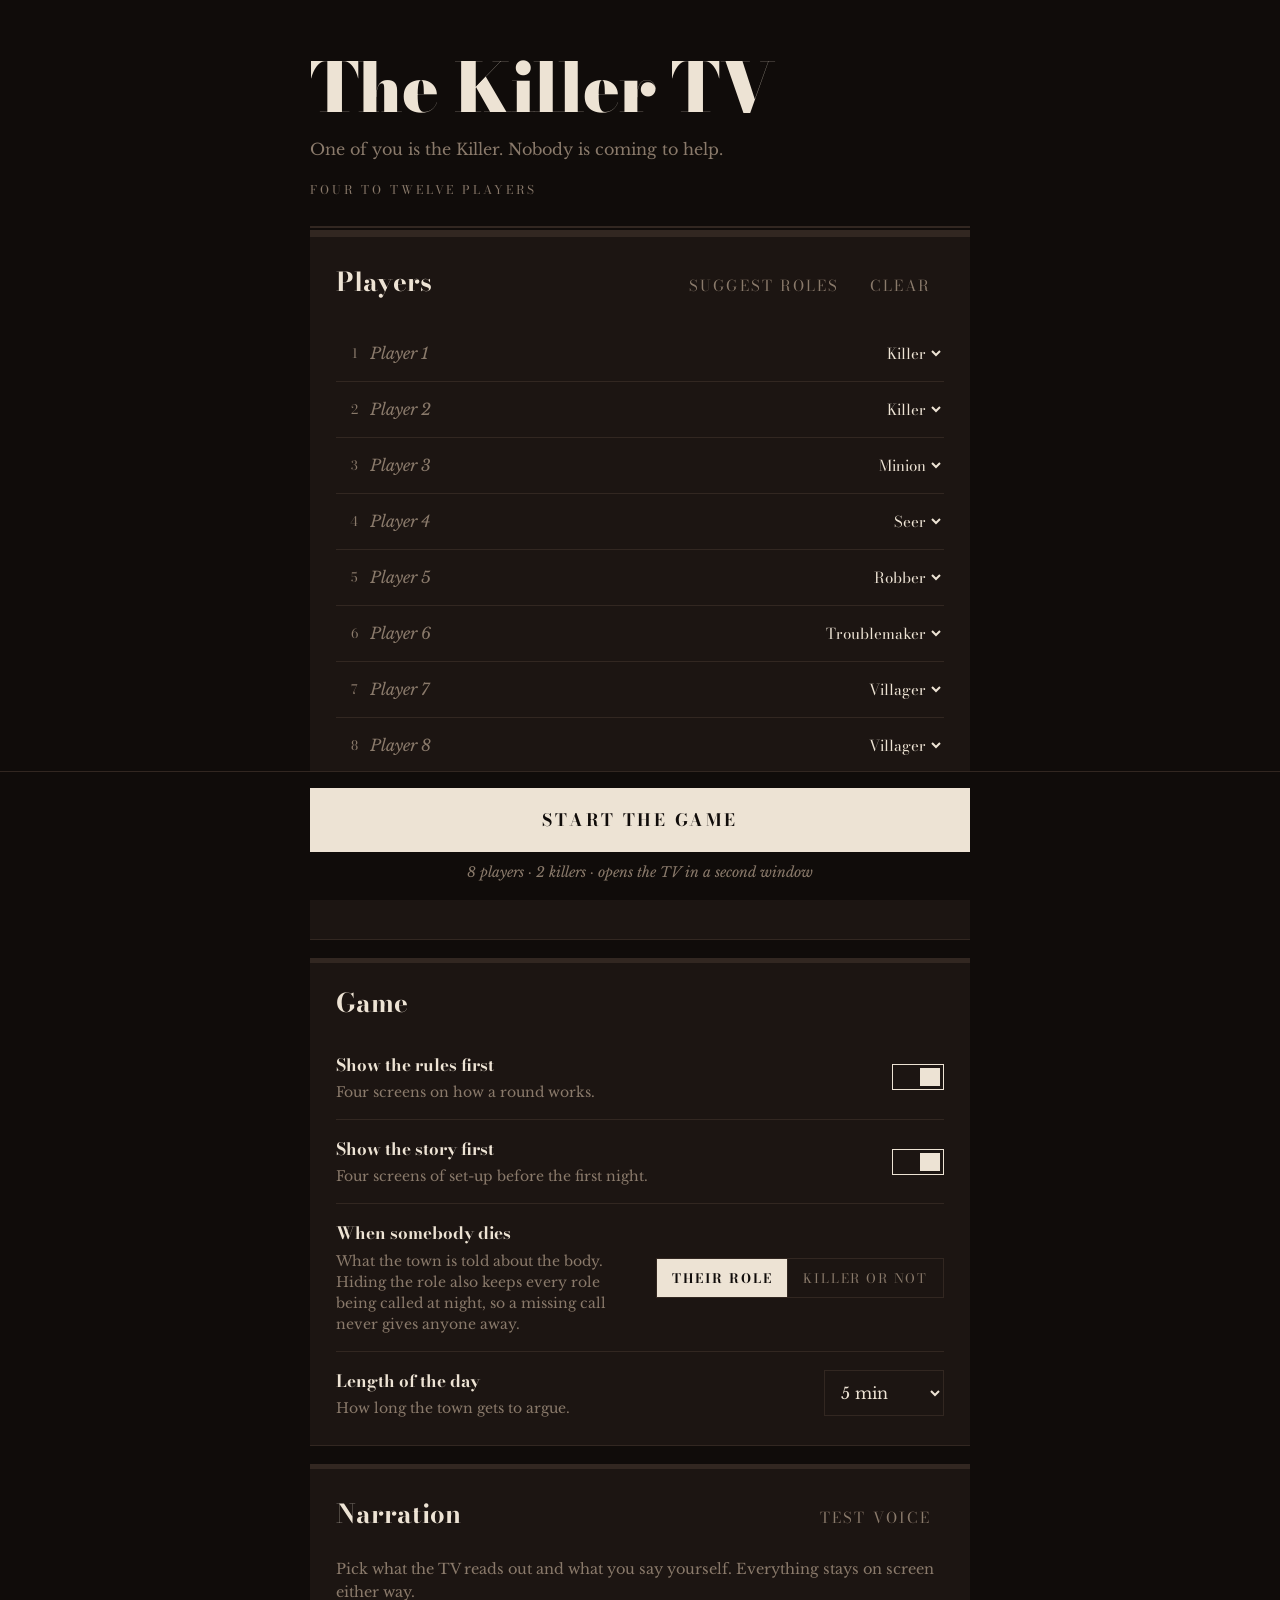
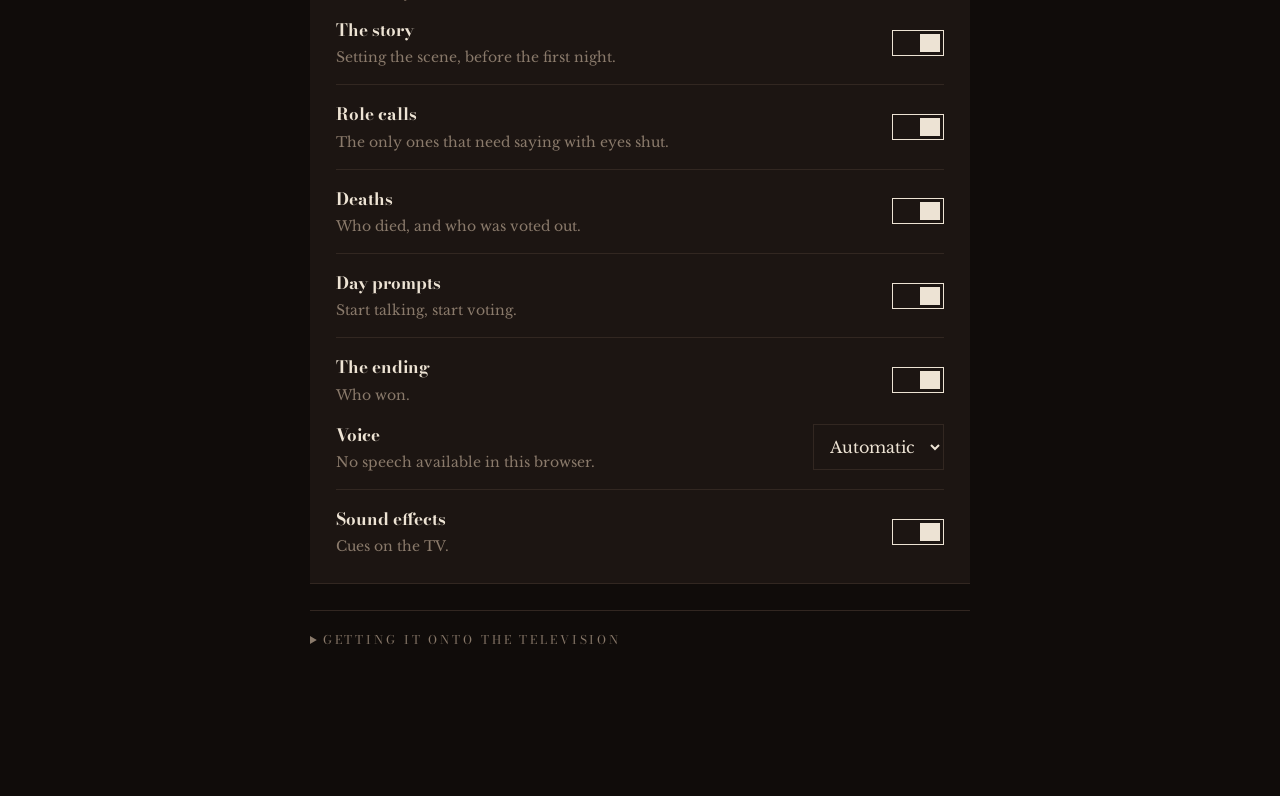
==== commit 61611891: "auto-sync 2026-09-09 20:18:08" ====
--- a/index.html
+++ b/index.html
@@ -207,8 +207,9 @@
     <div class="panel" id="admResult" hidden></div>
 
     <div class="panel" id="admRoster">
-      <div class="panel-head"><p class="eyebrow">The table — only you see this</p></div>
-      <ul class="roster" id="roster"></ul>
+      <div class="panel-head"><p class="eyebrow">The table</p></div>
+      <ul class="roster sealed" id="roster"></ul>
+      <div class="roster-hint"><span>Roles sealed</span><span id="rosterHint">Press and hold</span></div>
     </div>
   </div>
 
@@ -227,6 +228,7 @@
       <figure class="tv-scene" id="tvScene" hidden></figure>
       <p class="tv-eyebrow" id="tvEyebrow"></p>
       <h1 class="tv-title" id="tvTitle">The Killer TV</h1>
+      <p id="tvSlabWrap" hidden><span class="tv-death" id="tvSlab"></span></p>
       <p class="tv-body" id="tvBody">Waiting for the remote…</p>
 
       <div id="tvClockWrap" hidden>
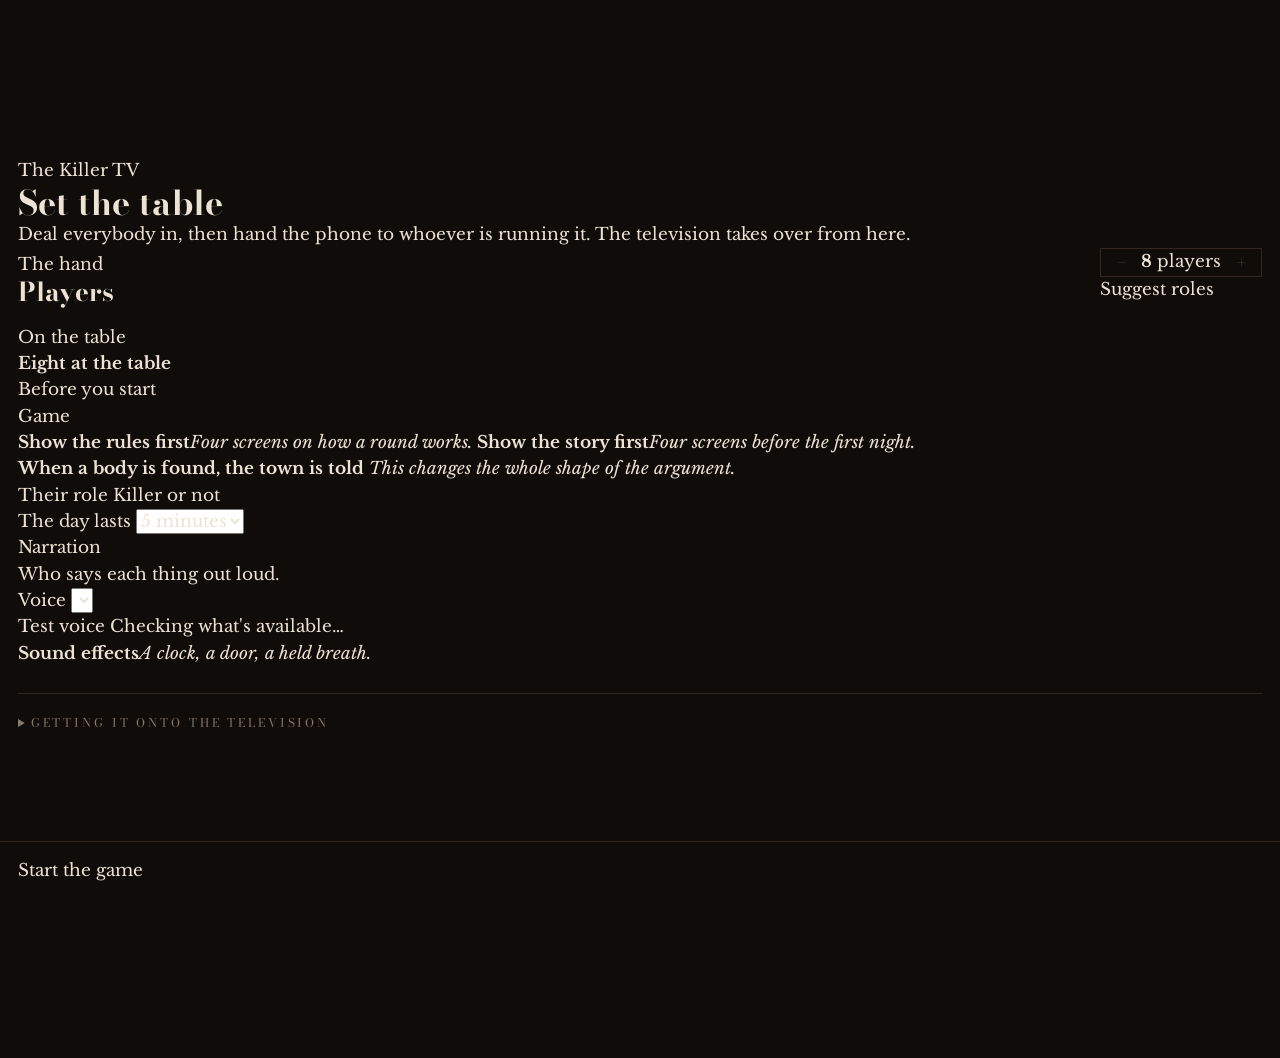
==== commit 7681d100: "auto-sync 2026-09-11 07:47:54" ====
--- a/index.html
+++ b/index.html
@@ -3,243 +3,297 @@
 <head>
 <meta charset="utf-8">
 <meta name="viewport" content="width=device-width, initial-scale=1, viewport-fit=cover">
-<meta name="theme-color" content="#100c0a">
+<meta name="theme-color" content="#F4EDE0">
 <meta name="description" content="A social deduction party game for one television and a phone.">
 <title>The Killer TV</title>
 <link rel="icon" href="data:image/svg+xml,<svg xmlns='http://www.w3.org/2000/svg' viewBox='0 0 32 32'><rect width='32' height='32' fill='%23100c0a'/><rect x='5' y='10' width='22' height='15' fill='none' stroke='%23ede3d4' stroke-width='2'/><path d='M11 10 8 5M21 10l3-5' stroke='%23ede3d4' stroke-width='2'/></svg>">
-<!-- Bodoni for anything announced, Baskerville for anything read. Both fall back
-     to Georgia, so an offline game still comes up serif and still fits. -->
 <link rel="preconnect" href="https://fonts.googleapis.com">
 <link rel="preconnect" href="https://fonts.gstatic.com" crossorigin>
-<link href="https://fonts.googleapis.com/css2?family=Bodoni+Moda:opsz,wght@6..96,400;6..96,700;6..96,900&family=Libre+Baskerville:ital,wght@0,400;0,700;1,400&display=swap" rel="stylesheet">
+<link href="https://fonts.googleapis.com/css2?family=Bodoni+Moda:ital,opsz,wght@0,6..96,400;0,6..96,700;0,6..96,900;1,6..96,400;1,6..96,900&family=Libre+Baskerville:ital,wght@0,400;0,700;1,400&display=swap" rel="stylesheet">
 <link rel="stylesheet" href="css/app.css">
 </head>
 <body data-view="setup">
 
-<!-- ============================== SETUP ============================== -->
+<!-- The deck's marks. One symbol per role plus the card back, used on the setup
+     cards, in the moderator's roster, and on the printed cards. -->
+<svg class="marks" aria-hidden="true" focusable="false">
+  <defs>
+    <clipPath id="s-cp-killer"><polygon points="50,3 61.5,52 50,97 38.5,52"></polygon></clipPath>
+    <clipPath id="s-cp-trouble"><polygon points="15,19 85,19 50,89"></polygon></clipPath>
+    <clipPath id="s-cp-insom"><circle cx="50" cy="50" r="34"></circle></clipPath>
+    <clipPath id="s-cp-diamond"><polygon points="50,20 80,50 50,80 20,50"></polygon></clipPath>
+  </defs>
+  <symbol id="s-villager" viewBox="0 0 100 100"><circle cx="50" cy="50" r="17"></circle></symbol>
+  <symbol id="s-killer" viewBox="0 0 100 100">
+    <g clip-path="url(#s-cp-killer)" stroke="currentColor" stroke-width="4.5">
+      <line x1="-30" y1="10" x2="130" y2="-150"></line><line x1="-30" y1="38" x2="130" y2="-122"></line>
+      <line x1="-30" y1="66" x2="130" y2="-94"></line><line x1="-30" y1="94" x2="130" y2="-66"></line>
+      <line x1="-30" y1="122" x2="130" y2="-38"></line><line x1="-30" y1="150" x2="130" y2="-10"></line>
+      <line x1="-30" y1="178" x2="130" y2="18"></line><line x1="-30" y1="206" x2="130" y2="46"></line>
+      <line x1="-30" y1="234" x2="130" y2="74"></line>
+    </g>
+    <polygon points="50,3 61.5,52 50,97 38.5,52" fill="none" stroke="currentColor" stroke-width="4"></polygon>
+  </symbol>
+  <symbol id="s-mason" viewBox="0 0 100 100">
+    <rect x="10" y="35" width="30" height="30"></rect><rect x="60" y="35" width="30" height="30"></rect>
+    <rect x="40" y="45" width="20" height="10"></rect>
+  </symbol>
+  <symbol id="s-minion" viewBox="0 0 100 100">
+    <circle cx="28" cy="50" r="14"></circle>
+    <circle cx="70" cy="50" r="16" fill="none" stroke="currentColor" stroke-width="8"></circle>
+  </symbol>
+  <symbol id="s-seer" viewBox="0 0 100 100">
+    <circle cx="50" cy="50" r="34" fill="none" stroke="currentColor" stroke-width="5"></circle>
+    <circle cx="50" cy="50" r="21" fill="none" stroke="currentColor" stroke-width="5"></circle>
+    <circle cx="50" cy="50" r="9"></circle>
+  </symbol>
+  <symbol id="s-robber" viewBox="0 0 100 100">
+    <rect x="30" y="26" width="52" height="9"></rect><polygon points="14,30.5 32,19 32,42"></polygon>
+    <rect x="18" y="65" width="52" height="9"></rect><polygon points="86,69.5 68,58 68,81"></polygon>
+  </symbol>
+  <symbol id="s-trouble" viewBox="0 0 100 100">
+    <g clip-path="url(#s-cp-trouble)" stroke="currentColor" stroke-width="5">
+      <line x1="5" y1="27" x2="95" y2="27"></line><line x1="5" y1="40" x2="95" y2="40"></line>
+      <line x1="5" y1="53" x2="95" y2="53"></line><line x1="5" y1="66" x2="95" y2="66"></line>
+      <line x1="5" y1="79" x2="95" y2="79"></line>
+    </g>
+    <polygon points="15,19 85,19 50,89" fill="none" stroke="currentColor" stroke-width="4.5"></polygon>
+  </symbol>
+  <symbol id="s-insomniac" viewBox="0 0 100 100">
+    <g clip-path="url(#s-cp-insom)" stroke="currentColor" stroke-width="5">
+      <line x1="8" y1="55" x2="92" y2="55"></line><line x1="8" y1="68" x2="92" y2="68"></line>
+      <line x1="8" y1="81" x2="92" y2="81"></line>
+    </g>
+    <circle cx="50" cy="50" r="34" fill="none" stroke="currentColor" stroke-width="5"></circle>
+  </symbol>
+  <symbol id="s-doppel" viewBox="0 0 100 100">
+    <polygon points="36,14 58,50 36,86 14,50"></polygon>
+    <polygon points="64,14 86,50 64,86 42,50" fill="none" stroke="currentColor" stroke-width="6"></polygon>
+  </symbol>
+  <symbol id="s-hunter" viewBox="0 0 100 100">
+    <polygon points="18,8 82,8 50,46"></polygon><polygon points="18,92 82,92 50,54"></polygon>
+  </symbol>
+  <symbol id="s-tanner" viewBox="0 0 100 100">
+    <g stroke="currentColor" stroke-width="9" fill="none" stroke-linecap="square">
+      <line x1="17" y1="17" x2="62" y2="17"></line><line x1="83" y1="38" x2="83" y2="83"></line>
+      <line x1="83" y1="83" x2="17" y2="83"></line><line x1="17" y1="83" x2="17" y2="17"></line>
+    </g>
+  </symbol>
+  <symbol id="s-back" viewBox="0 0 100 100">
+    <g fill="currentColor">
+      <polygon points="50,2 54,24 46,24"></polygon>
+      <polygon points="50,2 54,24 46,24" transform="rotate(45 50 50)"></polygon>
+      <polygon points="50,2 54,24 46,24" transform="rotate(90 50 50)"></polygon>
+      <polygon points="50,2 54,24 46,24" transform="rotate(135 50 50)"></polygon>
+      <polygon points="50,2 54,24 46,24" transform="rotate(180 50 50)"></polygon>
+      <polygon points="50,2 54,24 46,24" transform="rotate(225 50 50)"></polygon>
+      <polygon points="50,2 54,24 46,24" transform="rotate(270 50 50)"></polygon>
+      <polygon points="50,2 54,24 46,24" transform="rotate(315 50 50)"></polygon>
+    </g>
+    <g clip-path="url(#s-cp-diamond)" stroke="currentColor" stroke-width="1.5">
+      <line x1="24" y1="0" x2="24" y2="100"></line><line x1="31" y1="0" x2="31" y2="100"></line>
+      <line x1="38" y1="0" x2="38" y2="100"></line><line x1="45" y1="0" x2="45" y2="100"></line>
+      <line x1="52" y1="0" x2="52" y2="100"></line><line x1="59" y1="0" x2="59" y2="100"></line>
+      <line x1="66" y1="0" x2="66" y2="100"></line><line x1="73" y1="0" x2="73" y2="100"></line>
+    </g>
+    <circle cx="50" cy="50" r="30" fill="none" stroke="currentColor" stroke-width="2"></circle>
+    <polygon points="50,20 80,50 50,80 20,50" fill="none" stroke="currentColor" stroke-width="2.6"></polygon>
+    <circle cx="50" cy="50" r="12" fill="var(--stock,#F4EDE0)"></circle>
+    <circle cx="50" cy="50" r="12" fill="none" stroke="currentColor" stroke-width="1.6"></circle>
+    <polygon points="50,39 61,50 50,61 39,50"></polygon>
+    <polygon points="50,45.5 54.5,50 50,54.5 45.5,50" fill="var(--stock,#F4EDE0)"></polygon>
+  </symbol>
+</svg>
+
+<!-- ============================== SETUP ==============================
+     The day face. A player is a card lying on a table — paper stock, one hard
+     shadow, a mark ruled off at the left — not a form field with a label. -->
 <main id="setup" class="view">
-  <div class="wrap">
-
-    <header class="masthead">
-      <h1>The Killer TV</h1>
-      <p>One of you is the Killer. Nobody is coming to help.</p>
-      <div class="rule"><span>Four to twelve players</span></div>
+  <div class="sheet">
+
+    <header class="mast">
+      <div>
+        <p class="over">The Killer TV</p>
+        <h1>Set the table</h1>
+      </div>
+      <p class="mast-note">Deal everybody in, then hand the phone to whoever is running it.
+        The television takes over from here.</p>
     </header>
 
-    <section class="card">
-      <div class="sec-head">
-        <h2>Players</h2>
-        <div class="tools">
-          <button type="button" class="btn btn-ghost" id="fillCast">Suggest roles</button>
-          <button type="button" class="btn btn-ghost" id="clearCast">Clear</button>
+    <div class="cols">
+
+      <section class="col-wide">
+        <div class="sec-head">
+          <div>
+            <p class="over">The hand</p>
+            <h2>Players</h2>
+          </div>
+          <div class="sec-tools">
+            <div class="stepper">
+              <button type="button" id="fewer" aria-label="One fewer player">−</button>
+              <div class="stepper-read">
+                <b id="count">8</b>
+                <span>players</span>
+              </div>
+              <button type="button" id="more" aria-label="One more player">+</button>
+            </div>
+            <button type="button" class="btn-solid" id="fillCast">Suggest roles</button>
+          </div>
         </div>
-      </div>
-
-      <div class="cast" id="cast"></div>
-
-      <div class="cast-foot">
-        <div class="stepper">
-          <button type="button" id="fewer" aria-label="Fewer players">−</button>
-          <output id="count">8</output>
-          <button type="button" id="more" aria-label="More players">+</button>
+
+        <div class="hand" id="cast"></div>
+      </section>
+
+      <section class="col-side">
+
+        <div>
+          <p class="over">On the table</p>
+          <div class="tally-box">
+            <b class="tally-head" id="tallyHead">Eight at the table</b>
+            <p class="tally-sub" id="tallySub"></p>
+            <div class="balance" id="balance"></div>
+            <div class="tally" id="tally"></div>
+          </div>
+
+          <div class="problems-box">
+            <p class="over" id="problemsHead">Before you start</p>
+            <div id="problems"></div>
+          </div>
         </div>
-        <div class="tally" id="tally"></div>
-      </div>
-
-      <ul class="problems" id="problems"></ul>
-    </section>
-
-    <section class="card">
-      <div class="sec-head"><h2>Game</h2></div>
-
-      <div class="row">
-        <div class="row-text">
-          <b>Show the rules first</b>
-          <span>Four screens on how a round works.</span>
+
+        <div>
+          <p class="over">Game</p>
+          <div class="ruled">
+            <button type="button" class="check" id="optRules" aria-pressed="true">
+              <span class="box"></span>
+              <span class="check-text"><b>Show the rules first</b><i>Four screens on how a round works.</i></span>
+            </button>
+            <button type="button" class="check" id="optStory" aria-pressed="true">
+              <span class="box"></span>
+              <span class="check-text"><b>Show the story first</b><i>Four screens before the first night.</i></span>
+            </button>
+
+            <div class="ruled-block">
+              <b>When a body is found, the town is told</b>
+              <i>This changes the whole shape of the argument.</i>
+              <div class="pick2" id="optReveal" role="radiogroup" aria-label="What the town is told">
+                <button type="button" role="radio" data-reveal="role" aria-checked="true">Their role</button>
+                <button type="button" role="radio" data-reveal="team" aria-checked="false">Killer or not</button>
+              </div>
+            </div>
+
+            <label class="ruled-row">
+              <span>The day lasts</span>
+              <select id="optDay">
+                <option value="180000">3 minutes</option>
+                <option value="300000" selected>5 minutes</option>
+                <option value="420000">7 minutes</option>
+                <option value="0">No clock</option>
+              </select>
+            </label>
+          </div>
         </div>
-        <div class="row-ctl">
-          <label class="switch"><input type="checkbox" id="optRules" checked><i></i></label>
+
+        <div>
+          <p class="over">Narration</p>
+          <p class="over-note">Who says each thing out loud.</p>
+          <div class="ruled">
+            <div id="sayRows"></div>
+
+            <label class="ruled-row">
+              <span>Voice</span>
+              <select id="optVoice"></select>
+            </label>
+
+            <div class="ruled-row">
+              <button type="button" class="btn-line" id="testVoice">Test voice</button>
+              <span class="ruled-note" id="voiceNote">Checking what's available…</span>
+            </div>
+
+            <button type="button" class="check" id="optSfx" aria-pressed="true">
+              <span class="box"></span>
+              <span class="check-text"><b>Sound effects</b><i>A clock, a door, a held breath.</i></span>
+            </button>
+          </div>
         </div>
-      </div>
-
-      <div class="row">
-        <div class="row-text">
-          <b>Show the story first</b>
-          <span>Four screens of set-up before the first night.</span>
-        </div>
-        <div class="row-ctl">
-          <label class="switch"><input type="checkbox" id="optStory" checked><i></i></label>
-        </div>
-      </div>
-
-      <div class="row">
-        <div class="row-text">
-          <b>When somebody dies</b>
-          <span>What the town is told about the body. Hiding the role also keeps every role
-            being called at night, so a missing call never gives anyone away.</span>
-        </div>
-        <div class="row-ctl">
-          <div class="seg" id="optReveal" role="radiogroup" aria-label="Reveal">
-            <button type="button" role="radio" data-reveal="role" aria-checked="true">Their role</button>
-            <button type="button" role="radio" data-reveal="team" aria-checked="false">Killer or not</button>
-          </div>
-        </div>
-      </div>
-
-      <div class="row">
-        <div class="row-text">
-          <b>Length of the day</b>
-          <span>How long the town gets to argue.</span>
-        </div>
-        <div class="row-ctl">
-          <select class="select" id="optDay" style="width:auto">
-            <option value="180000">3 min</option>
-            <option value="300000" selected>5 min</option>
-            <option value="420000">7 min</option>
-            <option value="0">No timer</option>
-          </select>
-        </div>
-      </div>
-    </section>
-
-    <section class="card">
-      <div class="sec-head">
-        <h2>Narration</h2>
-        <button type="button" class="btn btn-ghost" id="testVoice">Test voice</button>
-      </div>
-      <p class="small muted" style="margin-bottom:14px">
-        Pick what the TV reads out and what you say yourself. Everything stays on screen either way.
-      </p>
-
-      <div id="sayRows"></div>
-
-      <div class="row">
-        <div class="row-text">
-          <b>Voice</b>
-          <span id="voiceNote">Checking what's available…</span>
-        </div>
-        <div class="row-ctl">
-          <select class="select" id="optVoice" style="width:auto;max-width:190px"></select>
-        </div>
-      </div>
-
-      <div class="row">
-        <div class="row-text"><b>Sound effects</b><span>Cues on the TV.</span></div>
-        <div class="row-ctl">
-          <label class="switch"><input type="checkbox" id="optSfx" checked><i></i></label>
-        </div>
-      </div>
-    </section>
-
-    <details class="help">
-      <summary>Getting it onto the television</summary>
-      <p><b>Laptop → HDMI.</b> Drag the TV window onto the big screen and press <b>F</b> for fullscreen.</p>
-      <p><b>Chromecast.</b> Chrome menu → Cast → <i>Cast tab</i>, then pick the TV window.</p>
-      <p>Both windows have to be the same browser on the same machine — that's how they talk to each other. There's no server, so it all works offline.</p>
-    </details>
+
+        <details class="help">
+          <summary>Getting it onto the television</summary>
+          <p><b>Laptop → HDMI.</b> Drag the TV window across and press <b>F</b> for fullscreen.</p>
+          <p><b>Chromecast.</b> Chrome menu → Cast → <i>Cast tab</i>, then pick the TV window.</p>
+          <p>Both windows have to be the same browser on the same machine — that is how they talk to each other. There is no server, so it all works offline.</p>
+        </details>
+
+      </section>
+    </div>
   </div>
 
   <div class="start-bar">
-    <div class="wrap">
-      <button type="button" class="btn btn-primary btn-lg btn-block" id="start" disabled>Start the game</button>
-      <p class="start-hint" id="startHint"></p>
+    <div class="start-in">
+      <p class="start-line" id="startHint"></p>
+      <button type="button" class="btn-start" id="start" disabled>Start the game</button>
     </div>
   </div>
 
   <div class="dialog" id="openDialog" hidden>
     <div class="dialog-box" role="dialog" aria-modal="true" aria-labelledby="openTitle">
+      <p class="over">One more thing</p>
       <h3 id="openTitle">Where should the TV open?</h3>
-      <p>This screen becomes the remote either way. Pick whichever is easier to drag onto the television.</p>
+      <p class="dialog-note">This screen becomes the remote either way. Pick whichever is easier to drag onto the television.</p>
       <div class="dialog-actions">
-        <button type="button" class="btn btn-primary btn-lg" id="openWindow">A new window</button>
-        <button type="button" class="btn btn-lg" id="openTab">A new tab</button>
-        <button type="button" class="btn btn-ghost" id="openCancel">Cancel</button>
+        <button type="button" class="btn-solid lg" id="openWindow">A new window</button>
+        <button type="button" class="btn-line lg" id="openTab">A new tab</button>
+        <button type="button" class="btn-bare" id="openCancel">Cancel</button>
       </div>
     </div>
   </div>
 </main>
 
-<!-- ============================== ADMIN ============================== -->
+<!-- ============================== ADMIN ==============================
+     A dark phone in a dark room goes unnoticed. Nothing here flashes,
+     animates or brightens — a screen that lights up when it matters is the
+     tell. One decision per screen, and the roles are sealed until held. -->
 <main id="admin" class="view">
-  <header class="bar">
-    <div class="bar-left">
-      <span class="dot" id="link"></span>
-      <span class="eyebrow" id="linkText">Looking for the TV</span>
-    </div>
-    <div class="bar-right">
-      <button type="button" class="btn btn-ghost" id="reopenTv">TV</button>
-      <button type="button" class="btn btn-ghost" id="quit">Quit</button>
-    </div>
-  </header>
-
-  <div class="stage">
-    <figure class="scene" id="admScene" hidden></figure>
-    <p class="eyebrow" id="admEyebrow"></p>
-    <h2 id="admTitle">—</h2>
-    <p class="hint" id="admHint"></p>
-
-    <div class="script" id="admScript" hidden>
-      <p class="eyebrow">Read this out</p>
-      <p id="admScriptText"></p>
-    </div>
-
-    <div class="clock-row" id="admClockRow" hidden>
-      <span class="clock" id="admClock">0:00</span>
-      <button type="button" class="btn" id="admPause">Pause</button>
-      <button type="button" class="btn" id="admPlus">+30s</button>
-    </div>
-
-    <div class="answer" id="admAnswer" hidden></div>
-
-    <div class="panel" id="admPicker" hidden>
-      <div class="panel-head"><p class="eyebrow" id="pickLabel"></p></div>
-      <div class="picks" id="picks"></div>
-    </div>
-
-    <div class="panel" id="admVotes" hidden>
-      <div class="panel-head">
-        <p class="eyebrow" id="voteLabel"></p>
-        <button type="button" class="btn btn-ghost" id="clearVotes">Clear</button>
-      </div>
-      <div class="votes" id="voteSheet"></div>
-    </div>
-
-    <div class="panel" id="admResult" hidden></div>
-
-    <div class="panel" id="admRoster">
-      <div class="panel-head"><p class="eyebrow">The table</p></div>
-      <ul class="roster sealed" id="roster"></ul>
-      <div class="roster-hint"><span>Roles sealed</span><span id="rosterHint">Press and hold</span></div>
-    </div>
-  </div>
-
-  <footer class="controls">
-    <button type="button" class="btn" id="admBack">Back</button>
-    <button type="button" class="btn btn-ghost" id="admSkip" hidden>Skip</button>
-    <button type="button" class="btn btn-primary" id="admNext">Next</button>
-  </footer>
+  <div class="phone">
+
+    <div class="ph-status">
+      <span id="admTime">—</span>
+      <span id="admWhen">—</span>
+    </div>
+
+    <div class="ph-head" id="admHead"></div>
+
+    <div class="ph-body" id="admBody"></div>
+
+    <div class="ph-rail" id="admRail" hidden></div>
+
+    <div class="ph-bar" id="admRosterBar">
+      <span>Roster</span>
+      <span id="rosterHint">Press and hold</span>
+    </div>
+
+    <div class="ph-actions">
+      <button type="button" class="ph-back" id="admBack">Back</button>
+      <button type="button" class="ph-next" id="admNext">Next</button>
+    </div>
+  </div>
 </main>
 
-<!-- =============================== TV =============================== -->
+<!-- =============================== TV ===============================
+     Every size is a percentage of the screen's own width, so 720p and 4K are
+     the same design at two magnifications. No breakpoint, no reflow: a line
+     that breaks after "Seer," breaks there on every panel in every house. -->
 <main id="tv" class="view">
   <div class="tv-in">
-    <div class="tv-main">
-      <div class="tv-steps" id="tvSteps" hidden></div>
-      <figure class="tv-scene" id="tvScene" hidden></figure>
-      <p class="tv-eyebrow" id="tvEyebrow"></p>
-      <h1 class="tv-title" id="tvTitle">The Killer TV</h1>
-      <p id="tvSlabWrap" hidden><span class="tv-death" id="tvSlab"></span></p>
-      <p class="tv-body" id="tvBody">Waiting for the remote…</p>
-
-      <div id="tvClockWrap" hidden>
-        <div class="tv-clock" id="tvClock">0:00</div>
-        <div class="tv-track"><i id="tvTrack"></i></div>
-      </div>
-
-      <div class="tv-people" id="tvPeople" hidden></div>
-      <div class="tv-teams" id="tvTeams" hidden></div>
-    </div>
-    <div class="tv-foot" id="tvFoot"></div>
+    <div class="tv-top">
+      <span id="tvOverL"></span>
+      <span id="tvOverR"></span>
+    </div>
+    <div class="tv-mid" id="tvMid"></div>
+    <div class="tv-bottom">
+      <span id="tvUnder"></span>
+      <span id="tvFoot"></span>
+    </div>
   </div>
 
   <button type="button" class="tv-wake" id="tvWake">
--- a/css/app.css
+++ b/css/app.css
@@ -276,7 +276,8 @@
 }
 .pick:hover:not(:disabled){border-color:var(--dim)}
 .pick[aria-pressed="true"]{background:var(--fg);border-color:var(--fg);color:var(--bg);font-weight:700}
-.pick.out{color:var(--dim);border-style:dashed;opacity:.6}
+.pick.dead{color:var(--dim);border-style:dashed;text-decoration:line-through}
+.pick.off{color:var(--dim);opacity:.5}
 
 .answer{margin-top:18px;padding:16px 18px;border:1px solid var(--rule)}
 .answer .eyebrow{margin-bottom:9px}
@@ -356,41 +357,56 @@
 #tv[data-day="1"] .tv-eyebrow,#tv[data-day="1"] .tv-body,#tv[data-day="1"] .tv-foot{color:var(--day-quiet)}
 #tv[data-day="1"] .tv-scene{color:var(--day-ink)}
 
-.tv-in{position:absolute;inset:0;display:flex;flex-direction:column;padding:5.5cqw 6cqw}
-.tv-main{flex:1;display:flex;flex-direction:column;align-items:center;justify-content:center;text-align:center;min-height:0}
-
-.tv-scene{width:16cqw;max-width:230px;color:var(--night-dim);margin-bottom:2.4cqw}
+.tv-in{
+  position:absolute;inset:0;display:flex;flex-direction:column;
+  justify-content:space-between;padding:4.4cqw 6cqw;overflow:hidden;
+}
+.tv-top,.tv-bottom{flex:none;display:flex;align-items:baseline;justify-content:space-between;gap:3cqw}
+.tv-bottom{align-items:flex-end}
+.tv-main{
+  flex:1;min-height:0;display:flex;flex-direction:column;
+  align-items:center;justify-content:center;text-align:center;overflow:hidden;
+}
+
+.tv-scene{width:11cqw;max-width:180px;color:var(--night-dim);margin-bottom:1.8cqw;flex:none}
 .tv-scene svg{width:100%;height:auto;display:block}
 
 .tv-eyebrow{
   font-family:var(--display);font-size:1.9cqw;letter-spacing:.24em;
-  text-transform:uppercase;color:var(--night-dim);margin-bottom:2.2cqw;
+  text-transform:uppercase;color:var(--night-dim);
 }
 .tv-title{
-  font-family:var(--display);font-weight:900;font-size:10.5cqw;line-height:.92;
+  font-family:var(--display);font-weight:900;font-size:9.5cqw;line-height:.92;
   letter-spacing:-.01em;max-width:16ch;
 }
-.tv-title.sm{font-size:6.4cqw;max-width:24ch;line-height:1}
-.tv-body{font-size:2.6cqw;line-height:1.4;color:var(--night-dim);max-width:30ch;margin-top:2.6cqw}
+.tv-title.sm{font-size:5.6cqw;max-width:24ch;line-height:1.02}
+.tv-body{font-size:2.4cqw;line-height:1.4;color:var(--night-dim);max-width:34ch;text-align:left}
 .tv-body.lead{color:inherit}
 
 .tv-clock{
-  font-family:var(--display);font-weight:900;font-size:20cqw;line-height:.86;
+  font-family:var(--display);font-weight:900;font-size:17cqw;line-height:.86;
   letter-spacing:-.02em;font-variant-numeric:tabular-nums;
 }
-.tv-track{display:flex;width:44cqw;height:1.2cqw;margin:3.2cqw auto 0;border:.16cqw solid currentColor}
+.tv-track{display:flex;width:44cqw;height:1.2cqw;margin:2.8cqw auto 0;border:.16cqw solid currentColor}
 .tv-track i{display:block;height:100%;background:currentColor}
 
-.tv-steps{display:flex;gap:1.1cqw;justify-content:center;margin-bottom:2.4cqw}
+.tv-steps{display:flex;gap:1.1cqw;flex:none}
 .tv-steps span{width:1.3cqw;height:1.3cqw;border:.14cqw solid var(--night-rule)}
 .tv-steps span.done,.tv-steps span.now{background:currentColor;border-color:currentColor}
 
-.tv-people{display:flex;flex-wrap:wrap;justify-content:center;gap:1.2cqw;max-width:88cqw;margin-top:3cqw}
-.tv-person{border:.16cqw solid currentColor;padding:1.3cqw 2.2cqw;min-width:13cqw}
-.tv-person b{display:block;font-family:var(--display);font-size:2.5cqw;font-weight:700}
-.tv-person i{display:block;font-style:italic;font-size:1.8cqw;opacity:.7;margin-top:.3cqw}
+.tv-people{
+  display:flex;flex-wrap:wrap;justify-content:center;gap:.9cqw;
+  max-width:86cqw;margin-top:2.4cqw;flex:none;
+}
+.tv-person{border:.16cqw solid currentColor;padding:.8cqw 1.6cqw;min-width:10cqw}
+.tv-person b{display:block;font-family:var(--display);font-size:1.9cqw;font-weight:700}
+.tv-person i{display:block;font-style:italic;font-size:1.5cqw;opacity:.7;margin-top:.2cqw}
 .tv-person.out{opacity:.45}
 .tv-person.out b{text-decoration:line-through}
+/* Winners are solid, not coloured — the only colour left in the box means death. */
+.tv-person.win{background:currentColor}
+.tv-person.win b,.tv-person.win i{color:var(--bg);mix-blend-mode:normal}
+#tv[data-day="1"] .tv-person.win b,#tv[data-day="1"] .tv-person.win i{color:var(--day-ground)}
 
 /* The accent's whole job, and its two opposite forms.
 
@@ -399,8 +415,8 @@
    with lamplight set on top, back up at 6.1:1. Same colour, opposite job. */
 .tv-death{
   display:inline-block;background:var(--death);color:var(--death-on);
-  font-family:var(--display);font-weight:900;font-size:10cqw;line-height:1;
-  padding:.6cqw 2.2cqw 1.1cqw;
+  font-family:var(--display);font-weight:900;font-size:8cqw;line-height:1;
+  padding:.6cqw 2.2cqw 1.1cqw;margin-top:.8cqw;
 }
 #tv[data-day="1"] .tv-person.dead{border-color:var(--death);color:var(--death);opacity:1}
 .tv-person.dead{border-color:var(--death)}
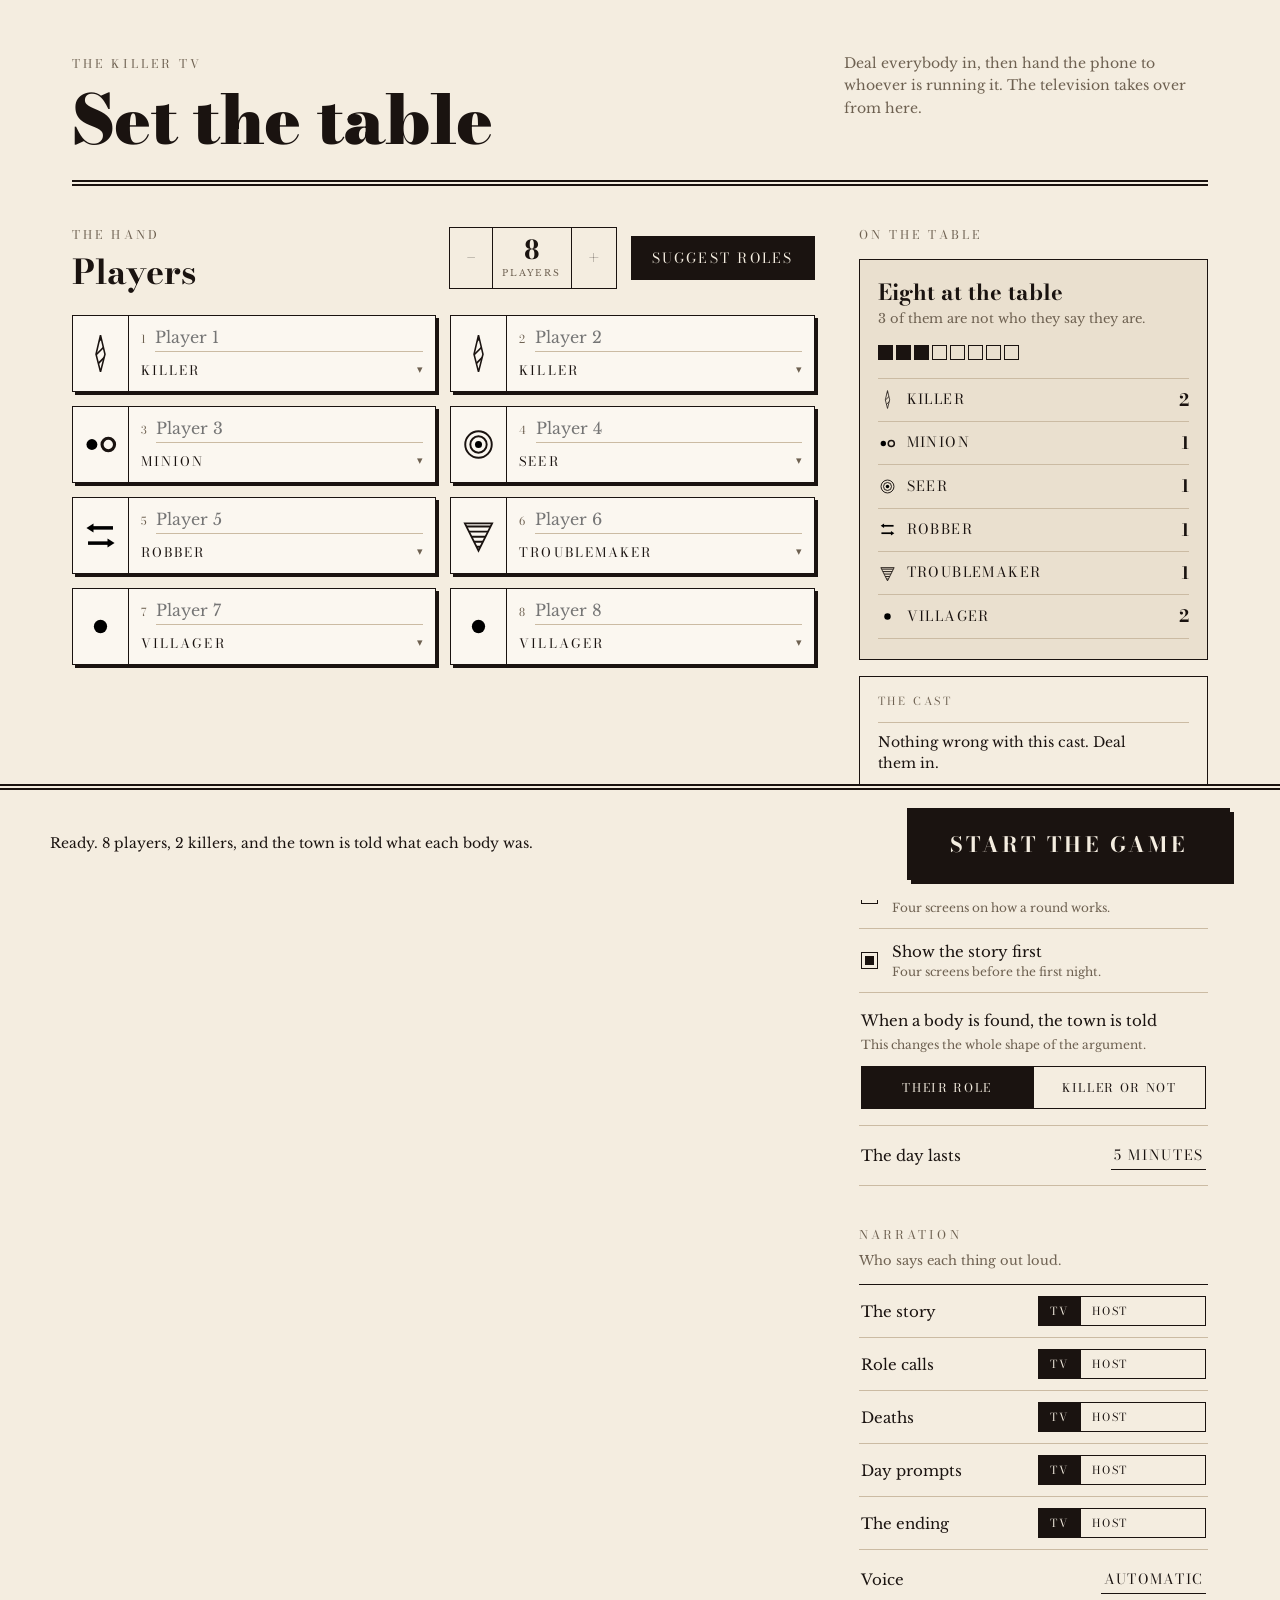
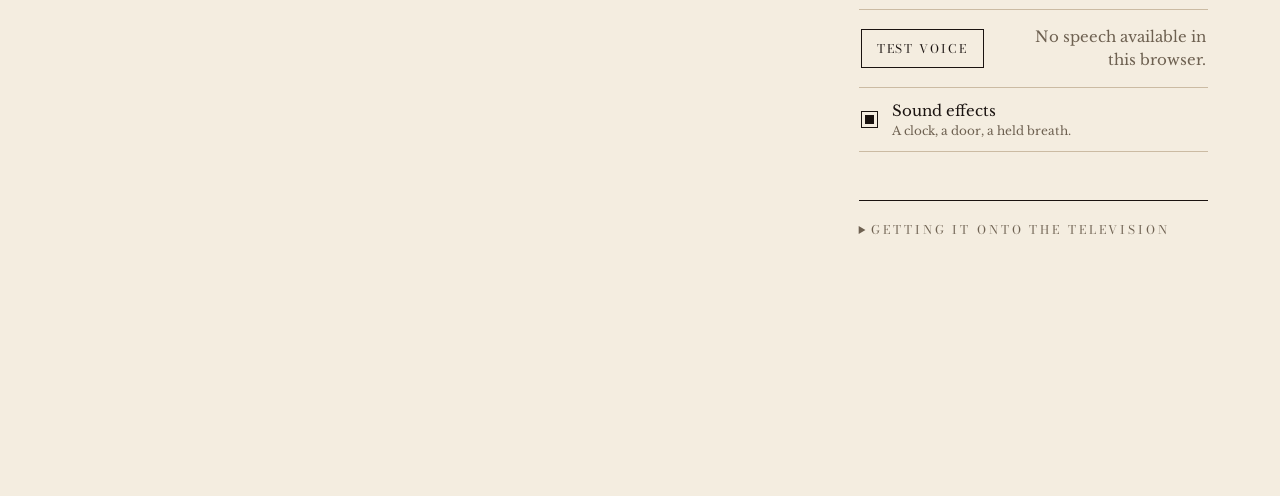
==== commit a54ee25b: "auto-sync 2026-09-12 10:08:27" ====
--- a/index.html
+++ b/index.html
@@ -258,24 +258,34 @@
 
     <div class="ph-status">
       <span id="admTime">—</span>
+      <span class="ph-tools">
+        <button type="button" id="reopenTv">TV</button>
+        <button type="button" id="quit">Quit</button>
+      </span>
       <span id="admWhen">—</span>
     </div>
 
-    <div class="ph-head" id="admHead"></div>
-
-    <div class="ph-body" id="admBody"></div>
-
+    <div class="ph-main">
+      <div class="ph-head" id="admHead"></div>
+      <div class="ph-body" id="admBody"></div>
+
+      <div class="ph-bar" id="admRosterBar">
+        <span>Roster</span>
+        <span id="rosterHint">Press and hold</span>
+      </div>
+
+      <div class="ph-actions">
+        <button type="button" class="ph-back" id="admBack">Back<em>⌫</em></button>
+        <button type="button" class="ph-skip" id="admSkip" hidden>Skip</button>
+        <button type="button" class="ph-next" id="admNext">Next<em>space</em></button>
+      </div>
+    </div>
+
+    <!-- On a phone this is a screen that opens over the call. On a laptop — a
+         lid that stands up, four times the area, on a table rather than in a
+         hand — it is a narrow rail down the far edge instead, sealed, opening
+         only while the pointer or R is held. -->
     <div class="ph-rail" id="admRail" hidden></div>
-
-    <div class="ph-bar" id="admRosterBar">
-      <span>Roster</span>
-      <span id="rosterHint">Press and hold</span>
-    </div>
-
-    <div class="ph-actions">
-      <button type="button" class="ph-back" id="admBack">Back</button>
-      <button type="button" class="ph-next" id="admNext">Next</button>
-    </div>
   </div>
 </main>
 
--- a/css/app.css
+++ b/css/app.css
@@ -1,54 +1,45 @@
 /* the killer tv
 
-   Two faces of the same five steps, inverted: night is lampblack, day is paper.
-   Nothing is blue-black — every dark here sits in the same warm hue family, so a
+   Two faces of the same five steps, inverted. Night is lampblack, day is paper,
+   and nothing is ever blue-black: every dark sits between hue 40° and 60°, so a
    television across a room reads as lamplight rather than backlight.
 
-   Three rules that are load-bearing, not decoration:
-
-     Pure #fff appears nowhere in this game.
-     The accent means death and nothing else. It is never a button, never a
-       highlight, never a heading. If a player sees it, somebody has died.
-     There are no rounded corners.
-
-   The finish is ink: solid fills at 100% or nothing, a coarse dot screen where
-   tone is needed, and a double rule — one thick, one hairline — which is the
-   signature that ties the screens to the printed cards. */
+   Load-bearing rules, not decoration:
+
+     Pure #fff appears nowhere.
+     The accent means death. It is never a button, never a highlight, never a
+       heading, never a decorative border. If a player sees it, somebody died.
+     There are no rounded corners, except the phone's own shell.
+
+   The finish is ink. Its vocabulary is three things and they carry the whole
+   identity with no colour and no tone: solid fills at 100% or nothing, a coarse
+   dot screen where tone is needed, and a double rule — one thick, one hairline —
+   which appears on every card edge and every screen divider. */
 
 :root{
-  /* night face */
-  --night-ground:#100c0a;   /* lampblack  · full-bleed background     */
-  --night-panel:#1c1512;    /* cupboard   · raised panels             */
-  --night-rule:#322721;     /* hairline   · 1px rules only            */
-  --night-dim:#8a7a6b;      /* ash        · phase labels and asides   */
-  --night-text:#ede3d4;     /* lamplight  · anything read across a room */
-
-  /* day face */
-  --day-ground:#f4ede0;     /* lamp paper */
-  --day-panel:#eae0cf;      /* foxed      */
-  --day-rule:#cbbba3;       /* pencil     */
-  --day-quiet:#6e6151;      /* slate      */
-  --day-ink:#1a1310;        /* warm ink   */
+  /* night face — the television after dark */
+  --night-ground:#100C0A;   /* lampblack · full-bleed background      */
+  --night-panel:#1C1512;    /* cupboard  · raised panels              */
+  --night-rule:#322721;     /* hairline  · 1px rules only             */
+  --night-dim:#8A7A6B;      /* ash       · phase labels, asides       */
+  --night-text:#EDE3D4;     /* lamplight · all read-across-room type  */
+
+  /* day face — dawn, the vote */
+  --day-ground:#F4EDE0;     /* lamp paper */
+  --day-panel:#EAE0CF;      /* foxed      */
+  --day-rule:#CBBBA3;       /* pencil     */
+  --day-quiet:#6E6151;      /* slate      */
+  --day-ink:#1A1310;        /* warm ink   */
+  --stock:#FBF7F0;          /* card stock */
 
   /* death. nothing else. */
-  --death:#9e3423;
-  --death-on:#f4ede0;
+  --death:#9E3423;
+  --death-on:#F4EDE0;
 
   --display:'Bodoni Moda',Georgia,'Times New Roman',serif;
   --read:'Libre Baskerville',Georgia,'Times New Roman',serif;
 
   --dot-pitch:9px;
-  --rule-thick:5px;
-  --rule-thin:1px;
-
-  --pad:clamp(18px,4vw,26px);
-
-  /* the app runs on the night face unless something says otherwise */
-  --bg:var(--night-ground);
-  --panel:var(--night-panel);
-  --rule:var(--night-rule);
-  --dim:var(--night-dim);
-  --fg:var(--night-text);
 }
 
 *{box-sizing:border-box}
@@ -56,391 +47,483 @@
 html,body{height:100%}
 
 body{
-  margin:0;background:var(--bg);color:var(--fg);
-  font-family:var(--read);font-size:17px;line-height:1.55;
+  margin:0;background:var(--day-ground);color:var(--day-ink);
+  font-family:var(--read);font-size:16px;line-height:1.55;
   -webkit-font-smoothing:antialiased;-webkit-tap-highlight-color:transparent;
   overscroll-behavior:none;text-wrap:pretty;
+
+  /* Bodoni Moda is a variable font whose optical-size axis thins the hairlines
+     as it climbs — by its own account the display face is only safe at 900
+     weight above 7% of screen width. Left to itself the browser raises opsz
+     with the type size, and at a 68px masthead the thin strokes disappear
+     entirely: the letters break into disconnected slabs. Pinning opsz low keeps
+     the text-grade hairlines at every size, which is the whole point of the
+     axis. Libre Baskerville has no opsz, so this costs it nothing. */
+  font-optical-sizing:none;
+  font-variation-settings:'opsz' 11;
 }
 h1,h2,h3{margin:0;font-family:var(--display);font-weight:700;line-height:1.1}
 p{margin:0}
-button,input,select{font-family:var(--read);font-size:inherit;color:inherit}
+button,input,select{font-family:inherit;font-size:inherit;color:inherit}
 button{background:none;border:0;padding:0;cursor:pointer}
-:focus-visible{outline:2px solid var(--fg);outline-offset:2px}
+:focus-visible{outline:2px solid currentColor;outline-offset:2px}
+svg.marks{position:absolute;width:0;height:0}
 
 .view{display:none}
 body[data-view="setup"] #setup{display:block}
 body[data-view="admin"] #admin{display:flex}
 body[data-view="tv"]    #tv{display:block}
-body[data-view="tv"]{overflow:hidden}
-
-/* ============================ primitives ============================ */
-
-/* The signature. One thick rule, one hairline, four pixels apart — the same
-   mark that runs along the top and bottom of every printed card. */
-.card{
-  background:var(--panel);padding:var(--pad);
-  border-top:var(--rule-thick) solid var(--rule);
-  border-bottom:var(--rule-thin) solid var(--rule);
-}
-.card + .card{margin-top:18px}
-
-.eyebrow{
-  font-family:var(--display);font-size:12px;letter-spacing:.24em;
-  text-transform:uppercase;color:var(--dim);
-}
-.muted{color:var(--dim)}
-.small{font-size:14.5px}
-
-.btn{
-  display:inline-flex;align-items:center;justify-content:center;gap:8px;
-  padding:12px 18px;font-family:var(--display);font-size:15px;
-  letter-spacing:.16em;text-transform:uppercase;
-  border:1px solid var(--rule);background:transparent;color:var(--dim);
-  transition:background .12s,color .12s,border-color .12s;
-}
-.btn:hover:not(:disabled){border-color:var(--fg);color:var(--fg)}
-.btn:disabled{opacity:.4;cursor:not-allowed}
-/* The primary action is lamplight reversed out — never the accent, which is
-   spoken for. */
-.btn-primary{background:var(--fg);border-color:var(--fg);color:var(--bg);font-weight:700}
-.btn-primary:hover:not(:disabled){background:var(--day-panel);border-color:var(--day-panel)}
-.btn-primary:disabled{background:transparent;border-color:var(--rule);color:var(--dim)}
-.btn-ghost{border-color:transparent;padding:10px 12px;letter-spacing:.14em}
-.btn-ghost:hover{border-color:var(--rule);color:var(--fg)}
-.btn-lg{padding:18px 24px;font-size:17px}
-.btn-block{width:100%}
-
-.row{
-  display:flex;align-items:center;justify-content:space-between;gap:18px;
-  padding:16px 0;border-bottom:1px solid var(--rule);
-}
-.row:last-child{border-bottom:0;padding-bottom:0}
-.row:first-child{padding-top:0}
-.row-text{min-width:0}
-.row-text b{display:block;font-family:var(--display);font-size:17px;font-weight:700}
-.row-text span{display:block;font-size:14px;color:var(--dim);margin-top:4px;line-height:1.5}
-.row-ctl{flex:none;display:flex;align-items:center;gap:10px}
-
-/* A switch with square corners is a lever, which suits the box better than a
-   pill does. */
-.switch{position:relative;display:inline-block;width:52px;height:26px;flex:none}
-.switch input{position:absolute;opacity:0;width:100%;height:100%;margin:0;cursor:pointer;z-index:1}
-.switch i{position:absolute;inset:0;border:1px solid var(--rule);background:transparent}
-.switch i::after{
-  content:'';position:absolute;top:3px;left:3px;width:20px;height:18px;
-  background:var(--dim);transition:transform .14s,background .14s;
-}
-.switch input:checked + i{border-color:var(--fg)}
-.switch input:checked + i::after{transform:translateX(24px);background:var(--fg)}
-
-.seg{display:inline-flex;border:1px solid var(--rule)}
-.seg button{
-  padding:9px 15px;font-family:var(--display);font-size:13px;letter-spacing:.14em;
-  text-transform:uppercase;color:var(--dim);white-space:nowrap;
-}
-.seg button + button{border-left:1px solid var(--rule)}
-.seg button[aria-checked="true"]{background:var(--fg);color:var(--bg);font-weight:700}
-
-.input,.select{
-  background:transparent;border:1px solid var(--rule);
-  padding:11px 12px;font-size:16px;width:100%;
-}
-.input:focus,.select:focus{outline:none;border-color:var(--fg)}
-.input::placeholder{color:var(--dim);font-style:italic}
-.select{cursor:pointer}
-
-.stepper{display:flex;align-items:stretch;border:1px solid var(--rule)}
-.stepper button{width:40px;font-family:var(--display);font-size:20px;line-height:1;color:var(--dim)}
-.stepper button:hover:not(:disabled){background:var(--fg);color:var(--bg)}
+body[data-view="admin"]{background:var(--night-ground)}
+body[data-view="tv"]{overflow:hidden;background:var(--night-ground)}
+
+/* ============================== setup ==============================
+   The day face. Everything here is paper, ink and one hard shadow. */
+
+#setup{min-height:100dvh;padding:0 0 90px}
+.sheet{max-width:1180px;margin:0 auto;padding:0 22px}
+
+.mast{
+  padding:52px 0 30px;display:flex;gap:18px;flex-wrap:wrap;
+  align-items:baseline;justify-content:space-between;border-bottom:6px double var(--day-ink);
+}
+.mast h1{font-weight:900;font-size:min(68px,9vw);line-height:.92;letter-spacing:-.01em}
+.mast-note{font-size:14px;line-height:1.6;color:var(--day-quiet);max-width:26em}
+
+.over{
+  font-family:var(--display);font-size:12px;letter-spacing:.26em;
+  text-transform:uppercase;color:var(--day-quiet);margin-bottom:14px;
+}
+.over-note{font-size:13px;color:var(--day-quiet);line-height:1.5;margin-bottom:14px;margin-top:-8px}
+
+.cols{
+  display:grid;grid-template-columns:repeat(auto-fit,minmax(min(100%,330px),1fr));
+  gap:44px;align-items:start;padding-top:40px;
+}
+.col-wide{grid-column:span 2;min-width:0}
+.col-side{min-width:0;display:flex;flex-direction:column;gap:40px}
+
+.sec-head{
+  display:flex;gap:20px;flex-wrap:wrap;align-items:flex-end;
+  justify-content:space-between;margin-bottom:26px;
+}
+.sec-head h2{font-size:34px;line-height:1}
+.sec-head .over{margin-bottom:10px}
+.sec-tools{display:flex;gap:14px;align-items:center;flex-wrap:wrap}
+
+.stepper{display:flex;align-items:stretch;border:1px solid var(--day-ink)}
+.stepper button{
+  background:var(--day-ground);border-right:1px solid var(--day-ink);
+  padding:0 16px;font-family:var(--display);font-size:22px;line-height:1;
+}
+.stepper button:last-child{border-right:0;border-left:1px solid var(--day-ink)}
+.stepper button:hover:not(:disabled){background:var(--day-ink);color:var(--day-ground)}
 .stepper button:disabled{opacity:.3;cursor:not-allowed}
-.stepper output{
-  min-width:52px;text-align:center;padding:9px 6px;font-family:var(--display);
-  font-weight:700;font-size:22px;border-left:1px solid var(--rule);border-right:1px solid var(--rule);
-}
-
-.pill{
-  display:inline-flex;align-items:center;gap:6px;border:1px solid var(--rule);
-  padding:5px 11px;font-size:13px;color:var(--dim);
-}
-.pill b{color:var(--fg);font-family:var(--display);font-weight:700}
-
-/* A problem is not a death, so it gets the hairline treatment and italics
-   rather than the accent. */
-.notice{padding:11px 14px;font-size:15px;font-style:italic;border-left:var(--rule-thick) solid var(--dim)}
-
-/* the drawings */
-.scene{width:104px;margin:0 auto 10px;color:var(--dim)}
-.scene svg{width:100%;height:auto;display:block}
-
-/* ============================== setup ============================== */
-#setup{min-height:100dvh;padding:0 18px 140px}
-.wrap{max-width:660px;margin:0 auto}
-
-.masthead{padding:56px 0 26px;border-bottom:6px double var(--rule)}
-.masthead h1{
-  font-family:var(--display);font-weight:900;
-  font-size:clamp(44px,12vw,68px);line-height:.92;letter-spacing:-.015em;
-}
-.masthead p{color:var(--dim);margin-top:18px;font-size:16px;max-width:30em}
-.masthead .rule{
-  margin-top:20px;color:var(--dim);font-family:var(--display);
-  font-size:12px;letter-spacing:.24em;text-transform:uppercase;
-}
-
-.sec-head{display:flex;align-items:baseline;justify-content:space-between;gap:12px;margin-bottom:18px}
-.sec-head h2{font-size:26px}
-.sec-head .tools{display:flex;gap:4px}
-
-.cast{display:flex;flex-direction:column}
-/* Ruled lines rather than boxes: it reads as a list written out by hand, which
-   is what dealing a game in actually is. */
-.cast-row{
-  display:grid;grid-template-columns:22px 1fr 170px;gap:10px;align-items:center;
-  padding:7px 0;border-bottom:1px solid var(--rule);
-}
-.cast-row:last-child{border-bottom:0}
-.cast-row .num{font-family:var(--display);font-size:13px;color:var(--dim);text-align:right}
-.cast-row .input,.cast-row .select{border:0;padding:8px 2px}
-.cast-row .select{text-align:right;font-family:var(--display);font-size:15px}
-
-.cast-foot{display:flex;align-items:center;justify-content:space-between;gap:14px;flex-wrap:wrap;margin-top:22px}
-.tally{display:flex;flex-wrap:wrap;gap:6px;justify-content:flex-end}
-.problems{list-style:none;margin:18px 0 0;padding:0;display:flex;flex-direction:column;gap:8px}
-
-.start-bar{
-  position:fixed;left:0;right:0;bottom:0;padding:16px 18px;
-  padding-bottom:max(16px,env(safe-area-inset-bottom));
-  background:var(--bg);border-top:1px solid var(--rule);
-}
-.start-bar .wrap{display:flex;flex-direction:column;gap:10px}
-.start-hint{text-align:center;font-size:14px;color:var(--dim);font-style:italic}
-
-details.help{margin-top:26px;border-top:1px solid var(--rule);padding-top:14px}
+.stepper-read{min-width:78px;text-align:center;padding:9px 8px 8px}
+.stepper-read b{display:block;font-family:var(--display);font-weight:700;font-size:26px;line-height:1}
+.stepper-read span{
+  display:block;font-size:9px;letter-spacing:.2em;text-transform:uppercase;
+  color:var(--day-quiet);margin-top:3px;
+}
+
+.btn-solid{
+  background:var(--day-ink);color:var(--day-ground);border:1px solid var(--day-ink);
+  padding:13px 20px;font-family:var(--display);font-size:14px;letter-spacing:.16em;
+  text-transform:uppercase;white-space:nowrap;line-height:1.15;
+}
+.btn-solid:hover{background:var(--day-ground);color:var(--day-ink)}
+.btn-line{
+  background:transparent;border:1px solid var(--day-ink);padding:9px 15px;
+  font-family:var(--display);font-size:12px;letter-spacing:.16em;text-transform:uppercase;
+}
+.btn-line:hover{background:var(--day-ink);color:var(--day-ground)}
+.btn-bare{font-family:var(--display);font-size:12px;letter-spacing:.16em;
+  text-transform:uppercase;color:var(--day-quiet);padding:8px}
+.lg{padding:16px 24px;font-size:16px}
+
+/* A row is a card lying on a table: paper stock, one hard shadow, a mark well
+   ruled off at the left. Before a role is chosen the well holds the deck's own
+   back — the seat is dealt but face down. Choosing a role turns it over. */
+.hand{display:grid;grid-template-columns:repeat(auto-fill,minmax(min(100%,300px),1fr));gap:14px}
+.hand-card{
+  position:relative;background:var(--stock);border:1px solid var(--day-ink);
+  box-shadow:3px 3px 0 var(--day-ink);display:flex;align-items:stretch;min-width:0;
+  transition:transform 120ms,box-shadow 120ms;
+}
+.hand-card:hover{transform:translate(-1px,-1px);box-shadow:5px 5px 0 var(--day-ink)}
+.well{
+  width:56px;flex:none;border-right:1px solid var(--day-ink);
+  display:flex;align-items:center;justify-content:center;padding:8px;
+}
+.well svg{width:100%;display:block}
+.hand-main{flex:1;min-width:0;display:flex;flex-direction:column}
+.hand-name{display:flex;align-items:baseline;gap:8px;padding:9px 12px 6px}
+.seat{font-family:var(--display);font-size:11px;color:var(--day-quiet);letter-spacing:.12em;flex:none}
+.hand-name input{
+  flex:1;min-width:0;background:transparent;border:0;border-bottom:1px solid var(--day-rule);
+  font-family:var(--read);font-size:16px;padding:2px 0 4px;
+}
+.hand-name input:focus{border-bottom-color:var(--day-ink);outline:none}
+.hand-role{display:flex;align-items:center;gap:6px;padding:0 12px 9px}
+.hand-role select{
+  flex:1;min-width:0;-webkit-appearance:none;appearance:none;background:transparent;border:0;
+  font-family:var(--display);font-size:13px;letter-spacing:.16em;text-transform:uppercase;
+  padding:2px 0;cursor:pointer;
+}
+.caret{font-family:var(--display);font-size:11px;color:var(--day-quiet)}
+
+.tally-box{border:1px solid var(--day-ink);background:var(--day-panel);padding:20px 18px}
+.tally-head{display:block;font-family:var(--display);font-weight:700;font-size:22px;line-height:1.15;margin-bottom:4px}
+.tally-sub{font-size:13px;color:var(--day-quiet);line-height:1.5}
+.balance{display:flex;gap:3px;flex-wrap:wrap;margin:16px 0 18px}
+.balance span{width:15px;height:15px;border:1px solid var(--day-ink)}
+.tally{border-top:1px solid var(--day-rule)}
+.tally-row{display:flex;align-items:center;gap:10px;padding:8px 0;border-bottom:1px solid var(--day-rule)}
+.tally-row svg{width:19px;height:19px;flex:none}
+.tally-row .label{flex:1;min-width:0;font-family:var(--display);font-size:14px;letter-spacing:.1em;text-transform:uppercase}
+.tally-row .n{font-family:var(--display);font-weight:700;font-size:17px}
+
+.problems-box{margin-top:16px;border:1px solid var(--day-ink);padding:16px 18px}
+.problems-box .over{font-size:11px;letter-spacing:.24em;margin-bottom:12px}
+.problem{display:flex;gap:10px;padding:7px 0;border-top:1px solid var(--day-rule);font-size:14px;line-height:1.45}
+.problem::before{content:'';flex:none;width:9px;height:9px;background:var(--day-ink);margin-top:6px}
+.problem-ok{font-size:14px;line-height:1.5;border-top:1px solid var(--day-rule);padding-top:9px}
+
+.ruled{border-top:1px solid var(--day-ink)}
+.check{
+  width:100%;text-align:left;border-bottom:1px solid var(--day-rule);
+  padding:13px 2px;display:flex;gap:14px;align-items:center;
+}
+.check:hover{background:var(--day-panel)}
+.check .box{
+  flex:none;width:17px;height:17px;border:1px solid var(--day-ink);
+  display:flex;align-items:center;justify-content:center;
+}
+.check[aria-pressed="true"] .box::after{content:'';width:9px;height:9px;background:var(--day-ink)}
+.check-text{flex:1;min-width:0}
+.check-text b{display:block;font-size:15px;line-height:1.3;font-weight:400}
+.check-text i{display:block;font-size:12px;color:var(--day-quiet);margin-top:3px;font-style:normal}
+
+.ruled-block{padding:16px 2px;border-bottom:1px solid var(--day-rule)}
+.ruled-block b{display:block;font-size:15px;margin-bottom:4px;font-weight:400}
+.ruled-block i{display:block;font-size:12px;color:var(--day-quiet);margin-bottom:11px;font-style:normal}
+.pick2{display:flex;border:1px solid var(--day-ink)}
+.pick2 button{
+  flex:1;min-width:0;padding:11px 8px;font-family:var(--display);
+  font-size:12px;letter-spacing:.14em;text-transform:uppercase;
+}
+.pick2 button + button{border-left:1px solid var(--day-ink)}
+.pick2 button[aria-checked="true"]{background:var(--day-ink);color:var(--day-ground)}
+
+.ruled-row{
+  display:flex;gap:14px;align-items:center;justify-content:space-between;
+  padding:15px 2px;border-bottom:1px solid var(--day-rule);
+}
+.ruled-row > span{font-size:15px}
+.ruled-row select{
+  -webkit-appearance:none;appearance:none;background:transparent;border:0;
+  border-bottom:1px solid var(--day-ink);font-family:var(--display);font-size:14px;
+  letter-spacing:.12em;text-transform:uppercase;padding:3px 2px;cursor:pointer;
+  text-align:right;max-width:60%;
+}
+.ruled-note{font-size:12px;color:var(--day-quiet);text-align:right;flex:1;min-width:0}
+
+/* Who says each thing out loud — two words, one of which is always on. */
+.say-row{
+  display:flex;gap:12px;align-items:center;justify-content:space-between;
+  padding:11px 2px;border-bottom:1px solid var(--day-rule);
+}
+.say-row > span{flex:1;min-width:0;font-size:15px}
+.say-pick{display:flex;border:1px solid var(--day-ink);flex:none}
+.say-pick button{
+  padding:6px 11px;font-family:var(--display);font-size:11px;
+  letter-spacing:.14em;text-transform:uppercase;
+}
+.say-pick button + button{border-left:1px solid var(--day-ink)}
+.say-pick button[aria-checked="true"]{background:var(--day-ink);color:var(--day-ground)}
+
+details.help{margin-top:8px;border-top:1px solid var(--day-ink);padding-top:14px}
 details.help summary{
   font-family:var(--display);font-size:12px;letter-spacing:.24em;text-transform:uppercase;
-  color:var(--dim);cursor:pointer;padding:6px 0;
-}
-details.help p{font-size:15px;color:var(--dim);margin-top:10px}
+  color:var(--day-quiet);cursor:pointer;padding:6px 0;
+}
+details.help p{font-size:14px;color:var(--day-quiet);margin-top:10px;line-height:1.6}
+
+.start-bar{
+  position:sticky;bottom:0;background:var(--day-ground);border-top:6px double var(--day-ink);
+  margin-top:44px;padding:18px 22px 20px;padding-bottom:max(20px,env(safe-area-inset-bottom));z-index:5;
+}
+.start-in{
+  max-width:1180px;margin:0 auto;display:flex;gap:20px;flex-wrap:wrap;
+  align-items:center;justify-content:space-between;
+}
+.start-line{flex:1;min-width:220px;font-size:14px;line-height:1.5;color:var(--day-quiet)}
+.start-line.ready{color:var(--day-ink)}
+.btn-start{
+  background:var(--day-ink);color:var(--day-ground);border:1px solid var(--day-ink);
+  padding:19px 42px;font-family:var(--display);font-weight:700;font-size:21px;
+  letter-spacing:.16em;text-transform:uppercase;box-shadow:4px 4px 0 var(--day-ink);
+  transition:transform 120ms,box-shadow 120ms;
+}
+.btn-start:hover:not(:disabled){transform:translate(-1px,-1px);box-shadow:6px 6px 0 var(--day-ink)}
+.btn-start:disabled{
+  background:transparent;color:var(--day-rule);border:1px dashed var(--day-rule);
+  box-shadow:none;cursor:not-allowed;
+}
 
 .dialog{position:fixed;inset:0;z-index:50;display:flex;align-items:center;justify-content:center;padding:20px}
-.dialog::before{content:'';position:absolute;inset:0;background:rgba(16,12,10,.86)}
+.dialog::before{content:'';position:absolute;inset:0;background:rgba(26,19,16,.72)}
 .dialog-box{
-  position:relative;background:var(--panel);padding:30px 26px;max-width:420px;width:100%;
-  border-top:var(--rule-thick) solid var(--fg);border-bottom:var(--rule-thin) solid var(--fg);
-}
-.dialog-box h3{font-size:28px}
-.dialog-box p{color:var(--dim);font-size:15px;margin-top:10px}
+  position:relative;background:var(--stock);border:1px solid var(--day-ink);
+  box-shadow:6px 6px 0 var(--day-ink);padding:26px 24px;max-width:420px;width:100%;
+}
+.dialog-box h3{font-size:28px;line-height:1.05}
+.dialog-note{color:var(--day-quiet);font-size:14px;margin-top:10px;line-height:1.6}
 .dialog-actions{display:flex;flex-direction:column;gap:10px;margin-top:24px}
 
-/* ============================== admin ============================== */
-/* A dark phone in a dark room goes unnoticed. Nothing here flashes, animates or
-   brightens — a screen that lights up when it matters is itself the tell. */
-#admin{flex-direction:column;min-height:100dvh}
-
-.bar{
-  display:flex;align-items:center;justify-content:space-between;gap:12px;
-  padding:12px 18px;padding-top:max(12px,env(safe-area-inset-top));
-  border-bottom:1px solid var(--rule);background:var(--bg);position:sticky;top:0;z-index:5;
-}
-.bar-left{display:flex;align-items:center;gap:9px;min-width:0}
-.dot{width:6px;height:6px;background:var(--rule);flex:none}
-.dot.on{background:var(--dim)}
-.bar-right{display:flex;gap:2px}
-
-.stage{flex:1;width:100%;max-width:660px;margin:0 auto;padding:22px 18px}
-.stage h2{font-size:clamp(28px,7vw,34px);line-height:1.12;margin-top:8px}
-
-/* The line to read out, marked by the double rule so the eye finds it first. */
-.script{
-  margin-top:18px;padding:16px 0 14px;
-  border-top:var(--rule-thick) solid var(--rule);border-bottom:var(--rule-thin) solid var(--rule);
-}
-.script .eyebrow{margin-bottom:8px}
-.script p{font-family:var(--display);font-weight:700;font-size:26px;line-height:1.15}
-
-.hint{margin-top:14px;font-size:14px;color:var(--dim);line-height:1.55}
-
-.clock-row{display:flex;align-items:center;gap:14px;margin-top:22px}
-.clock{font-family:var(--display);font-size:44px;font-weight:700;font-variant-numeric:tabular-nums}
-.clock.low{color:var(--fg)}
-
-.panel{margin-top:22px}
-.panel-head{display:flex;align-items:baseline;justify-content:space-between;gap:12px;margin-bottom:12px}
-
-/* The dead stay in the grid. Taking them out would redraw the board every night
-   and cost the host a second of hunting for a name that moved. */
-.picks{display:grid;grid-template-columns:repeat(3,1fr);gap:8px}
+/* ============================== admin ==============================
+   The host's phone. Read at 40cm, in the dark, while talking. */
+
+#admin{align-items:center;justify-content:center;min-height:100dvh;padding:0}
+.phone{
+  width:100%;max-width:420px;height:100dvh;background:var(--night-ground);
+  display:flex;flex-direction:column;color:var(--night-text);overflow:hidden;
+}
+@media (min-width:520px) and (min-height:800px){
+  #admin{padding:18px}
+  .phone{height:min(820px,calc(100dvh - 36px));border:11px solid #1A1310;border-radius:38px}
+}
+
+.ph-status{
+  display:flex;justify-content:space-between;padding:14px 22px 0;
+  padding-top:max(14px,env(safe-area-inset-top));
+  font-family:var(--display);font-size:12px;letter-spacing:.16em;color:var(--night-dim);
+}
+.ph-head{padding:22px 22px 14px;border-bottom:1px solid var(--night-rule)}
+.ph-body{flex:1;min-height:0;overflow-y:auto;padding:0 22px}
+.ph-bar{
+  border-top:1px solid var(--night-rule);display:flex;align-items:center;
+  justify-content:space-between;padding:10px 22px;font-family:var(--display);
+  font-size:12px;letter-spacing:.2em;text-transform:uppercase;color:var(--night-dim);
+  user-select:none;cursor:pointer;
+}
+.ph-actions{display:flex;gap:10px;padding:14px 22px 20px;padding-bottom:max(20px,env(safe-area-inset-bottom))}
+.ph-back{
+  flex:0 0 96px;background:transparent;border:1px solid var(--night-rule);color:var(--night-dim);
+  padding:19px 0;font-family:var(--display);font-size:15px;letter-spacing:.18em;text-transform:uppercase;
+}
+.ph-next{
+  flex:1;background:var(--night-text);border:1px solid var(--night-text);color:var(--night-ground);
+  padding:19px 0;font-family:var(--display);font-weight:700;font-size:17px;
+  letter-spacing:.18em;text-transform:uppercase;
+}
+/* Not a disabled button — a counter that becomes a button when it reaches zero. */
+.ph-next:disabled{
+  background:transparent;border:1px dashed var(--night-rule);color:var(--night-dim);
+  font-size:16px;letter-spacing:.14em;cursor:not-allowed;
+}
+
+/* the head of a night call */
+.ph-call{display:flex;justify-content:space-between;align-items:baseline;gap:12px}
+.ph-call span,.ph-call button{
+  font-family:var(--display);font-size:13px;letter-spacing:.24em;
+  text-transform:uppercase;color:var(--night-dim);white-space:nowrap;
+}
+.ph-script{font-family:var(--display);font-weight:700;font-size:29px;line-height:1.12;margin-top:14px}
+.ph-sub{font-size:13px;color:var(--night-dim);margin-top:11px;line-height:1.5}
+.ph-title{font-family:var(--display);font-weight:700;font-size:26px;line-height:1.15}
+
+.ph-pad{padding-top:20px}
+
+.picks{display:grid;grid-template-columns:repeat(3,1fr);gap:9px}
 .pick{
-  border:1px solid var(--rule);padding:16px 6px;font-size:16px;line-height:1.2;
-  min-height:64px;display:flex;align-items:center;justify-content:center;text-align:center;
-}
-.pick:hover:not(:disabled){border-color:var(--dim)}
-.pick[aria-pressed="true"]{background:var(--fg);border-color:var(--fg);color:var(--bg);font-weight:700}
-.pick.dead{color:var(--dim);border-style:dashed;text-decoration:line-through}
-.pick.off{color:var(--dim);opacity:.5}
-
-.answer{margin-top:18px;padding:16px 18px;border:1px solid var(--rule)}
-.answer .eyebrow{margin-bottom:9px}
-.answer b{display:block;font-size:20px;font-weight:400;line-height:1.45}
-/* Something to do with your hands rather than something to read out. */
-.answer.is-cards b{font-size:16px;line-height:1.5}
-.answer.is-cards .eyebrow{color:var(--dim)}
-
-.votes{display:flex;flex-direction:column}
+  border:1px solid var(--night-rule);padding:16px 6px;text-align:center;
+  font-size:16px;line-height:1.2;min-height:64px;
+  display:flex;align-items:center;justify-content:center;
+}
+.pick[aria-pressed="true"]{border-color:var(--night-text);background:var(--night-text);color:var(--night-ground);font-weight:700}
+.pick.off{color:var(--night-dim);opacity:.55;cursor:not-allowed}
+/* The dead keep their place in the grid so nothing ever moves, and they carry
+   the accent — the one mark in the game that means a person is gone. */
+.pick.dead{cursor:not-allowed}
+.pick.dead b{background:var(--death);color:var(--night-text);font-size:15px;padding:3px 7px;font-weight:400}
+.ph-note{font-size:12px;color:var(--night-dim);margin-top:14px;line-height:1.5}
+
+/* a call nobody can answer */
+.ph-box{border:1px solid var(--night-rule);padding:20px 18px}
+.ph-box .k{
+  font-family:var(--display);font-size:12px;letter-spacing:.24em;
+  text-transform:uppercase;color:var(--night-dim);margin-bottom:11px;
+}
+.ph-box .t{font-size:16px;line-height:1.5}
+.ph-box .u{
+  border-top:1px solid var(--night-rule);margin-top:14px;padding-top:12px;
+  font-size:13px;line-height:1.5;color:var(--night-dim);
+}
+.held{display:flex;gap:7px;margin-top:18px;align-items:center;flex-wrap:wrap}
+.held span{width:13px;height:13px;border:1px solid var(--night-rule)}
+.held span.on{background:var(--night-text);border-color:var(--night-text)}
+.held em{font-size:13px;color:var(--night-dim);margin-left:10px;font-style:normal}
+
+/* the day */
+.ph-mid{display:flex;flex-direction:column;align-items:center;justify-content:center;min-height:100%;text-align:center}
+.ph-clock{
+  font-family:var(--display);font-weight:900;font-size:112px;line-height:.9;
+  letter-spacing:-.02em;font-variant-numeric:tabular-nums;
+}
+.ph-of{font-size:14px;color:var(--night-dim);margin-top:16px}
+.ph-two{display:flex;gap:11px;margin-top:44px;width:100%}
+.ph-two button{
+  flex:1;background:transparent;border:1px solid var(--night-text);color:var(--night-text);
+  padding:24px 0;font-family:var(--display);font-size:17px;letter-spacing:.18em;text-transform:uppercase;
+}
+.ph-foot-note{font-size:13px;line-height:1.6;color:var(--night-dim);margin-top:26px}
+
+/* the vote — a name, and who they accused */
 .vote-row{
-  display:grid;grid-template-columns:104px 1fr;gap:10px;align-items:center;
-  padding:10px 0;border-bottom:1px solid var(--rule);
+  display:flex;align-items:center;justify-content:space-between;gap:10px;
+  padding:11px 0;border-bottom:1px solid var(--night-rule);
 }
 .vote-row:last-child{border-bottom:0}
-.vote-row.todo > b{color:var(--fg)}
-.vote-row > b{font-family:var(--display);font-size:15px;font-weight:700;color:var(--dim);
-  overflow:hidden;text-overflow:ellipsis;white-space:nowrap}
-.vote-targets{display:flex;flex-wrap:wrap;gap:5px}
-.vote-targets button{border:1px solid var(--rule);padding:6px 10px;font-size:14px;color:var(--dim)}
-.vote-targets button[aria-pressed="true"]{background:var(--fg);border-color:var(--fg);color:var(--bg)}
-
-/* ---- the roster, and the shoulder problem ----
-
-   Everyone at the table already knows the names; they can see each other. The
-   only secret on this phone is which name sits beside which role. So the names
-   stay visible and the roles are sealed until a thumb is held on the list — and
-   they seal again the moment it lifts. No timeout to forget, no toggle left on,
-   and no state in which the phone is dangerous lying on a table. */
-.roster{list-style:none;margin:0;padding:0;user-select:none;cursor:pointer}
-.roster li{
-  display:flex;align-items:center;gap:12px;padding:10px 0;
-  border-bottom:1px solid var(--rule);font-size:16px;
-}
-.roster li:last-child{border-bottom:0}
-.roster .who{flex:1;min-width:0;overflow:hidden;text-overflow:ellipsis;white-space:nowrap}
-.roster .tag{
-  font-family:var(--display);font-size:13px;letter-spacing:.1em;color:var(--dim);
-  text-align:right;min-width:9em;
-}
-.roster li.out{color:var(--dim)}
-.roster li.out .who{text-decoration:line-through}
-
-/* Sealed: the role column becomes a dot screen — the only greyness in the whole
-   system, and it is made of black dots rather than grey ink. */
-.roster.sealed .tag{
-  color:transparent;
-  background-image:radial-gradient(var(--rule) 1.4px,transparent 1.5px);
-  background-size:var(--dot-pitch) var(--dot-pitch);
-}
-.roster-hint{
-  display:flex;justify-content:space-between;gap:12px;margin-top:12px;
-  font-family:var(--display);font-size:11px;letter-spacing:.2em;
-  text-transform:uppercase;color:var(--dim);
-}
-
-.controls{
-  position:sticky;bottom:0;display:flex;gap:10px;width:100%;max-width:660px;margin:0 auto;
-  padding:14px 18px;padding-bottom:max(14px,env(safe-area-inset-bottom));
-  background:var(--bg);border-top:1px solid var(--rule);
-}
-.controls .btn-primary{flex:1}
+.vote-row .who{font-size:17px}
+.vote-row .to{
+  font-family:var(--display);font-size:15px;letter-spacing:.14em;text-transform:uppercase;
+  border-bottom:1px solid var(--night-text);padding-bottom:2px;
+}
+.vote-row .to.waiting{color:var(--night-dim);border-bottom:1px dashed var(--night-rule)}
+.vote-row.picking .who{font-weight:700}
+
+/* the roster — names stay put, only the left column changes */
+.ph-rail{position:absolute;inset:0;background:var(--night-ground);display:flex;flex-direction:column;z-index:3}
+.rail-head{
+  padding:22px 22px 14px;border-bottom:1px solid var(--night-rule);
+  display:flex;justify-content:space-between;align-items:baseline;
+}
+.rail-head b{font-family:var(--display);font-weight:700;font-size:22px}
+.rail-head span{font-family:var(--display);font-size:12px;letter-spacing:.2em;text-transform:uppercase;color:var(--night-dim)}
+.rail-list{flex:1;min-height:0;overflow-y:auto;padding:2px 22px 0}
+.rail-row{display:flex;align-items:center;gap:14px;padding:11px 0;border-bottom:1px solid var(--night-rule)}
+.rail-row .role{
+  flex:0 0 104px;font-family:var(--display);font-size:15px;
+  letter-spacing:.12em;text-transform:uppercase;
+}
+.rail-row .name{flex:1;min-width:0;font-size:17px;overflow:hidden;text-overflow:ellipsis;white-space:nowrap}
+.rail-row.out .name{text-decoration:line-through;color:var(--night-dim)}
+.rail-row.out .role{color:var(--night-dim)}
+.rail-foot{padding:14px 22px 20px}
+.rail-seal{border:1px solid var(--night-text);padding:17px 16px;display:flex;gap:14px;align-items:center}
+.rail-seal span.sq{flex:none;width:14px;height:14px;background:var(--night-text)}
+.rail-seal p{font-size:14px;line-height:1.5}
+
+#admin{position:relative}
+.phone{position:relative}
 
 /* ================================ tv ================================ */
-/* Container units, not viewport units: the frame is the container, so the whole
-   screen scales as one thing and 141px at 720p becomes 282px at 4K with the same
-   measure and the same line breaks. */
+/* The sizes below are the drawn ones, as percentages of the screen's own width.
+   `--tv` scales all of them together, so the whole frame stays in proportion and
+   there is exactly one number to turn. Drawn at 1; 0.7 is what a real living
+   room wants, because the mockups were read at arm's length on a laptop and a
+   television is across a room, where the same type feels shouted. */
 #tv{
+  --tv:.7;
   position:fixed;inset:0;container-type:inline-size;
   background:var(--night-ground);color:var(--night-text);
 }
-/* Dawn is a cut, not a fade. One frame, the way a card is turned over. */
-#tv[data-day="1"]{
-  --bg:var(--day-ground);--panel:var(--day-panel);--rule:var(--day-rule);
-  --dim:var(--day-quiet);--fg:var(--day-ink);
-  background:var(--day-ground);color:var(--day-ink);
-}
-#tv[data-day="1"] .tv-eyebrow,#tv[data-day="1"] .tv-body,#tv[data-day="1"] .tv-foot{color:var(--day-quiet)}
-#tv[data-day="1"] .tv-scene{color:var(--day-ink)}
-
+/* Dawn is a cut, not a fade: one frame, the way a card is turned over. The
+   killers' ending is the only thing that ever goes back to night after it. */
+#tv[data-face="day"]{background:var(--day-ground);color:var(--day-ink)}
+#tv[data-face="day"] .tv-top,#tv[data-face="day"] .tv-bottom{color:var(--day-quiet)}
 .tv-in{
   position:absolute;inset:0;display:flex;flex-direction:column;
-  justify-content:space-between;padding:4.4cqw 6cqw;overflow:hidden;
-}
-.tv-top,.tv-bottom{flex:none;display:flex;align-items:baseline;justify-content:space-between;gap:3cqw}
-.tv-bottom{align-items:flex-end}
-.tv-main{
-  flex:1;min-height:0;display:flex;flex-direction:column;
-  align-items:center;justify-content:center;text-align:center;overflow:hidden;
-}
-
-.tv-scene{width:11cqw;max-width:180px;color:var(--night-dim);margin-bottom:1.8cqw;flex:none}
+  justify-content:space-between;padding:5.5cqw 6cqw;overflow:hidden;
+}
+.tv-top{
+  display:flex;justify-content:space-between;align-items:baseline;gap:3cqw;flex:none;
+  font-family:var(--display);font-size:calc(1.9cqw * var(--tv));letter-spacing:.24em;
+  text-transform:uppercase;color:var(--night-dim);
+}
+.tv-mid{flex:1;min-height:0;display:flex;flex-direction:column;justify-content:center;overflow:hidden}
+.tv-mid.centre{align-items:center;text-align:center}
+.tv-bottom{
+  display:flex;justify-content:space-between;align-items:flex-end;gap:3cqw;flex:none;
+  font-family:var(--read);font-size:calc(2.4cqw * var(--tv));line-height:1.4;color:var(--night-dim);
+}
+.tv-bottom #tvFoot{font-family:var(--display);font-size:calc(1.9cqw * var(--tv));letter-spacing:.2em;text-transform:uppercase}
+
+.tv-h{font-family:var(--display);font-weight:900;font-size:calc(11cqw * var(--tv));line-height:.9;letter-spacing:-.01em}
+/* Drawn at 13, but "have the town" has to stay on one line, and Bodoni 900 sets
+   wider than the mockup's placeholder did. This is the largest size that still
+   holds the two-line stack the frame was drawn as.
+   Rules keep their unscaled .16cqw on purpose: that is 2px at 720p, and a
+   hairline any thinner drops out on a cheap panel at distance. */
+.tv-h.big{font-size:calc(11.5cqw * var(--tv));line-height:.9;letter-spacing:-.015em;white-space:nowrap}
+.tv-h.mid{font-size:calc(10cqw * var(--tv));line-height:.94}
+.tv-h.one{font-size:calc(13cqw * var(--tv))}
+.tv-kicker{
+  font-family:var(--display);font-size:calc(3.2cqw * var(--tv));letter-spacing:.2em;
+  text-transform:uppercase;color:var(--night-dim);margin-bottom:calc(1.6cqw * var(--tv));
+}
+#tv[data-face="day"] .tv-kicker{color:var(--day-quiet)}
+.tv-hair{width:calc(22cqw * var(--tv));border-top:.16cqw solid var(--night-rule);margin-top:calc(3.4cqw * var(--tv))}
+#tv[data-face="day"] .tv-hair{border-top-color:var(--day-rule)}
+
+/* The accent's only appearance, and its two opposite forms. On paper it is ink
+   at 6.5:1. On lampblack the same colour drops to 2.4:1, so at night death is
+   never type — it is a solid block with lamplight on top, back at 6.1:1. */
+.slab{
+  display:inline-block;background:var(--death);color:var(--death-on);
+  font-family:var(--display);font-weight:900;line-height:1;letter-spacing:-.01em;
+  padding:.6cqw calc(2.2cqw * var(--tv)) calc(1.1cqw * var(--tv));
+}
+.slab.big{font-size:calc(11.5cqw * var(--tv));padding:.6cqw calc(2.4cqw * var(--tv)) calc(1.2cqw * var(--tv))}
+.slab.mid{font-size:calc(10cqw * var(--tv));padding:.5cqw calc(2cqw * var(--tv)) calc(1cqw * var(--tv));margin-top:.5cqw}
+.slab.body{font-size:calc(11.5cqw * var(--tv))}
+
+.tv-clock{
+  font-family:var(--display);font-weight:900;font-size:calc(20cqw * var(--tv));line-height:.86;
+  letter-spacing:-.02em;font-variant-numeric:tabular-nums;
+}
+/* A ruled box that fills with solid ink, not a bar with a colour — the same
+   vocabulary as the cards. No accent: the clock running out is not a death. */
+.tv-track{display:flex;height:calc(1.2cqw * var(--tv));margin-top:calc(3.2cqw * var(--tv));border:.16cqw solid currentColor}
+.tv-track i{display:block;height:100%;background:currentColor}
+
+.tv-steps{display:flex;gap:calc(1.1cqw * var(--tv));flex:none}
+.tv-steps span{width:calc(1.3cqw * var(--tv));height:calc(1.3cqw * var(--tv));border:.14cqw solid currentColor;opacity:.5}
+.tv-steps span.done,.tv-steps span.now{background:currentColor;opacity:1}
+
+.tv-rule{width:100%;border-top:.5cqw solid currentColor;border-bottom:.16cqw solid currentColor;height:.5cqw;margin-top:3cqw}
+
+/* The Tanner's ending: half the size of the other two, centred, and entirely
+   italic — the deck's Doppelgänger voice, borrowed. No accent and no slab,
+   because nobody is being mourned. It is the punchline. */
+.tv-wry{font-family:var(--display);font-style:italic;font-size:calc(2.6cqw * var(--tv));letter-spacing:.18em;text-transform:uppercase;color:var(--day-quiet)}
+/* The line breaks are written into the copy, so nothing here may re-wrap it. */
+.tv-wry-h{font-family:var(--display);font-style:italic;font-weight:900;font-size:calc(7.5cqw * var(--tv));line-height:1.02;margin-top:calc(2.4cqw * var(--tv));white-space:nowrap}
+.tv-wry-hair{width:calc(16cqw * var(--tv));border-top:.16cqw solid var(--day-rule);margin:calc(3.4cqw * var(--tv)) 0}
+.tv-wry-b{font-family:var(--read);font-style:italic;font-size:calc(2.4cqw * var(--tv));line-height:1.45;color:var(--day-quiet)}
+
+.tv-cast{display:flex;flex-wrap:wrap;justify-content:center;gap:.9cqw;margin-top:3cqw}
+.tv-cast div{border:.16cqw solid currentColor;padding:.8cqw calc(1.6cqw * var(--tv))}
+.tv-cast b{display:block;font-family:var(--display);font-size:calc(1.9cqw * var(--tv));font-weight:700}
+.tv-cast i{display:block;font-style:italic;font-size:calc(1.5cqw * var(--tv));opacity:.7}
+.tv-cast div.out{opacity:.45}
+.tv-cast div.out b{text-decoration:line-through}
+
+.tv-scene{width:calc(11cqw * var(--tv));max-width:190px;margin-bottom:calc(2cqw * var(--tv));opacity:.75}
 .tv-scene svg{width:100%;height:auto;display:block}
-
-.tv-eyebrow{
-  font-family:var(--display);font-size:1.9cqw;letter-spacing:.24em;
-  text-transform:uppercase;color:var(--night-dim);
-}
-.tv-title{
-  font-family:var(--display);font-weight:900;font-size:9.5cqw;line-height:.92;
-  letter-spacing:-.01em;max-width:16ch;
-}
-.tv-title.sm{font-size:5.6cqw;max-width:24ch;line-height:1.02}
-.tv-body{font-size:2.4cqw;line-height:1.4;color:var(--night-dim);max-width:34ch;text-align:left}
-.tv-body.lead{color:inherit}
-
-.tv-clock{
-  font-family:var(--display);font-weight:900;font-size:17cqw;line-height:.86;
-  letter-spacing:-.02em;font-variant-numeric:tabular-nums;
-}
-.tv-track{display:flex;width:44cqw;height:1.2cqw;margin:2.8cqw auto 0;border:.16cqw solid currentColor}
-.tv-track i{display:block;height:100%;background:currentColor}
-
-.tv-steps{display:flex;gap:1.1cqw;flex:none}
-.tv-steps span{width:1.3cqw;height:1.3cqw;border:.14cqw solid var(--night-rule)}
-.tv-steps span.done,.tv-steps span.now{background:currentColor;border-color:currentColor}
-
-.tv-people{
-  display:flex;flex-wrap:wrap;justify-content:center;gap:.9cqw;
-  max-width:86cqw;margin-top:2.4cqw;flex:none;
-}
-.tv-person{border:.16cqw solid currentColor;padding:.8cqw 1.6cqw;min-width:10cqw}
-.tv-person b{display:block;font-family:var(--display);font-size:1.9cqw;font-weight:700}
-.tv-person i{display:block;font-style:italic;font-size:1.5cqw;opacity:.7;margin-top:.2cqw}
-.tv-person.out{opacity:.45}
-.tv-person.out b{text-decoration:line-through}
-/* Winners are solid, not coloured — the only colour left in the box means death. */
-.tv-person.win{background:currentColor}
-.tv-person.win b,.tv-person.win i{color:var(--bg);mix-blend-mode:normal}
-#tv[data-day="1"] .tv-person.win b,#tv[data-day="1"] .tv-person.win i{color:var(--day-ground)}
-
-/* The accent's whole job, and its two opposite forms.
-
-   On paper it is ink — 6.5:1, safe for a name at any size. On lampblack the dark
-   ground drops it to 2.4:1, so at night death is never type: it is a solid block
-   with lamplight set on top, back up at 6.1:1. Same colour, opposite job. */
-.tv-death{
-  display:inline-block;background:var(--death);color:var(--death-on);
-  font-family:var(--display);font-weight:900;font-size:8cqw;line-height:1;
-  padding:.6cqw 2.2cqw 1.1cqw;margin-top:.8cqw;
-}
-#tv[data-day="1"] .tv-person.dead{border-color:var(--death);color:var(--death);opacity:1}
-.tv-person.dead{border-color:var(--death)}
-
-.tv-teams{display:flex;gap:1.4cqw;justify-content:center;flex-wrap:wrap;margin-top:3cqw}
-.tv-team{
-  border:.2cqw solid currentColor;padding:.7cqw 2.6cqw;
-  font-family:var(--display);font-size:2.5cqw;font-weight:700;
-}
-
-.tv-foot{display:flex;justify-content:center;font-family:var(--display);
-  font-size:1.6cqw;letter-spacing:.2em;text-transform:uppercase;color:var(--night-dim)}
 
 .tv-wake{
   position:absolute;inset:0;z-index:20;display:flex;flex-direction:column;
-  align-items:center;justify-content:center;gap:2.4cqw;
+  align-items:center;justify-content:center;gap:calc(2.4cqw * var(--tv));
   background:var(--night-ground);width:100%;color:var(--night-text);
 }
 .tv-wake.gone{display:none}
-.tv-wake b{font-family:var(--display);font-weight:900;font-size:8cqw}
-.tv-wake span{font-size:2cqw;color:var(--night-dim);font-style:italic}
-
-@media (max-width:520px){
-  .cast-row{grid-template-columns:20px 1fr 132px}
-  .vote-row{grid-template-columns:1fr;gap:8px}
-  .picks{grid-template-columns:repeat(2,1fr)}
-}
+.tv-wake b{font-family:var(--display);font-weight:900;font-size:calc(8cqw * var(--tv))}
+.tv-wake span{font-size:calc(2cqw * var(--tv));color:var(--night-dim);font-style:italic}
+
+@media (max-width:620px){
+  .cols{grid-template-columns:1fr;gap:34px}
+  .col-wide{grid-column:span 1}
+  .start-in{gap:12px}
+  .btn-start{width:100%;padding:17px 20px;font-size:18px}
+}
